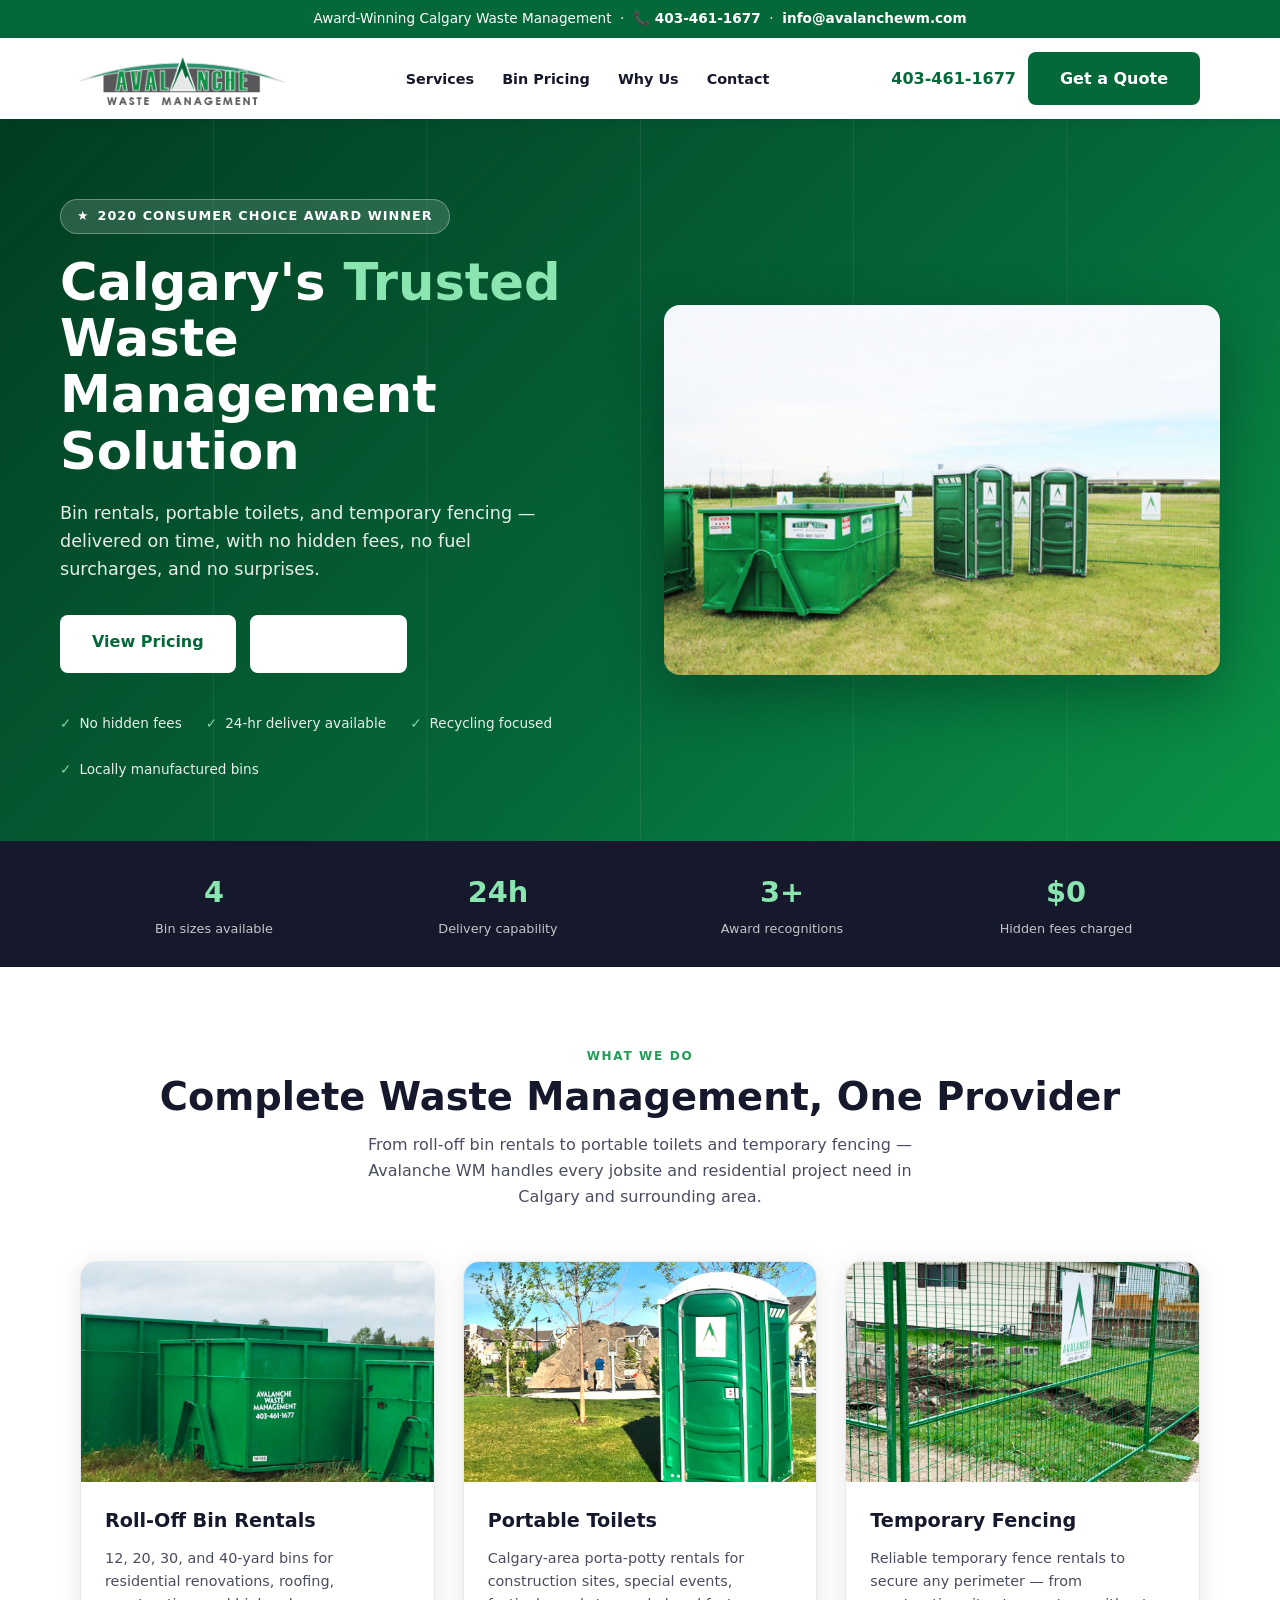
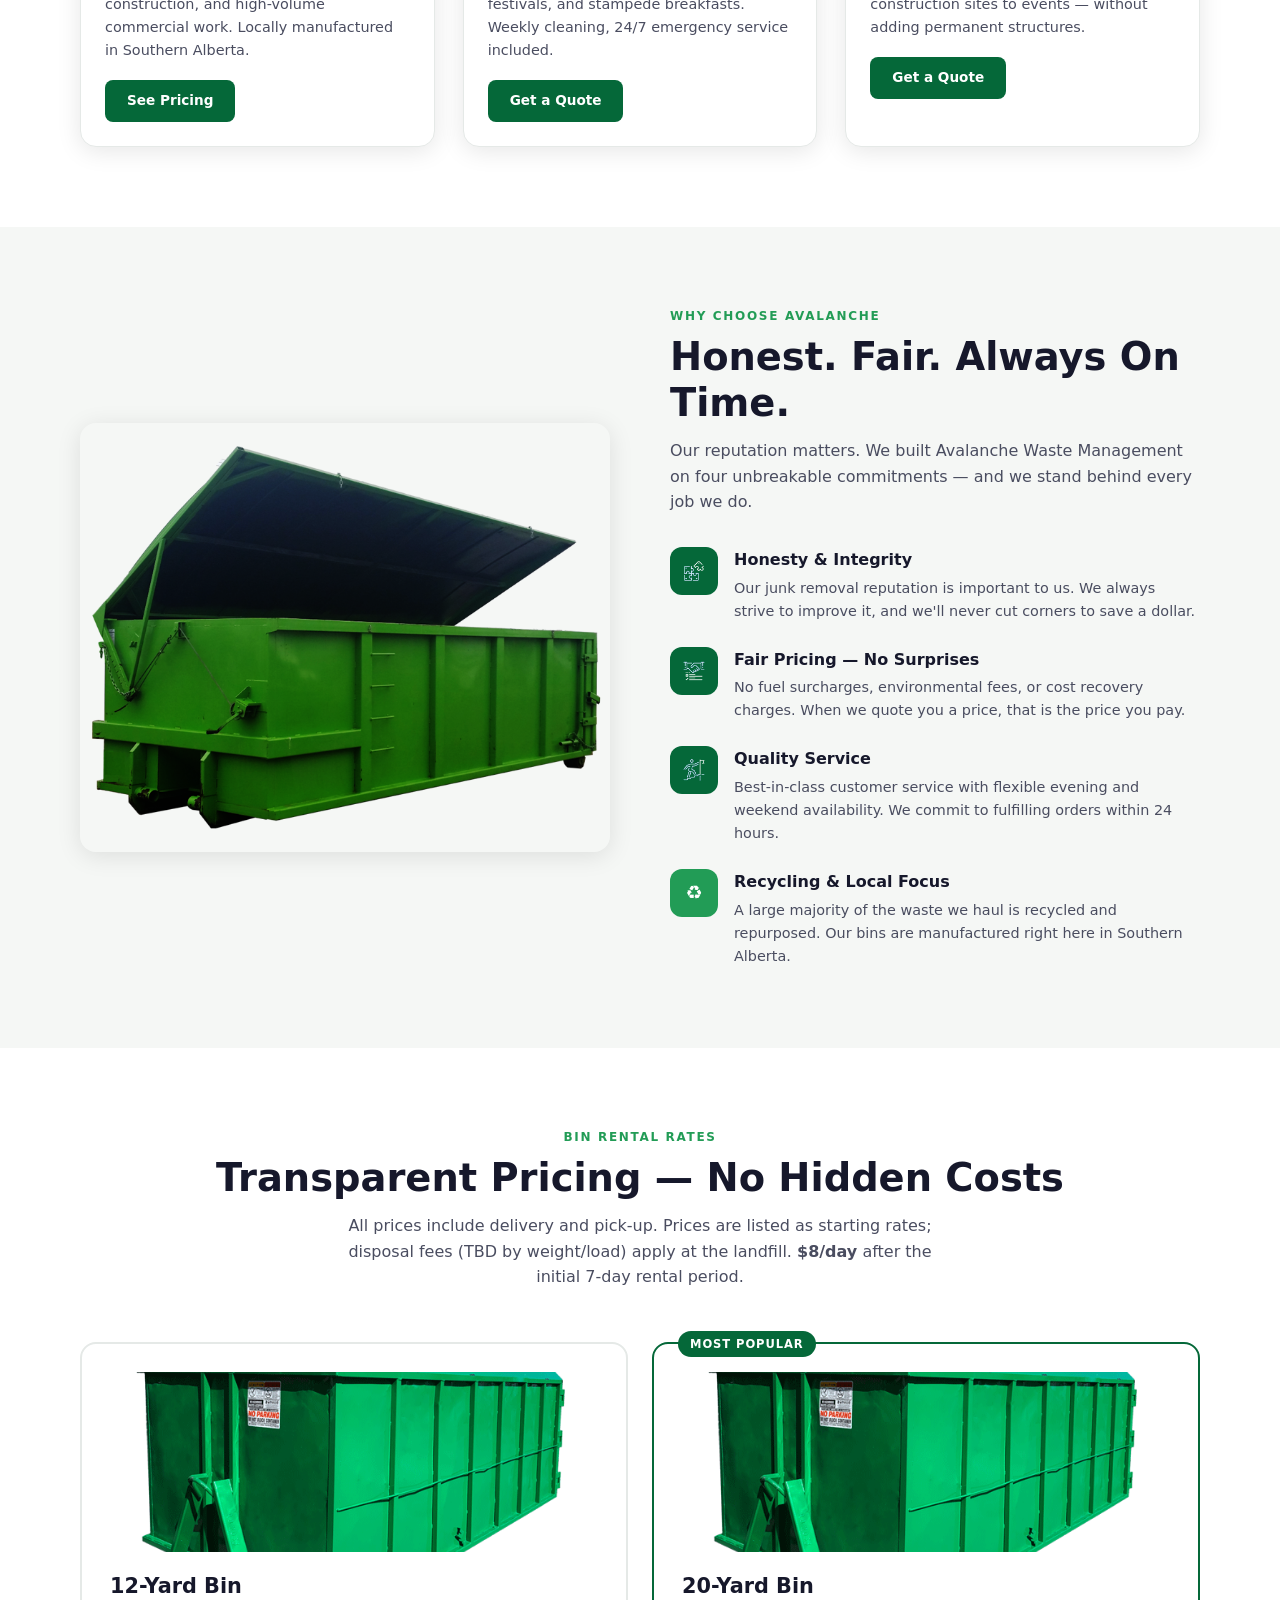
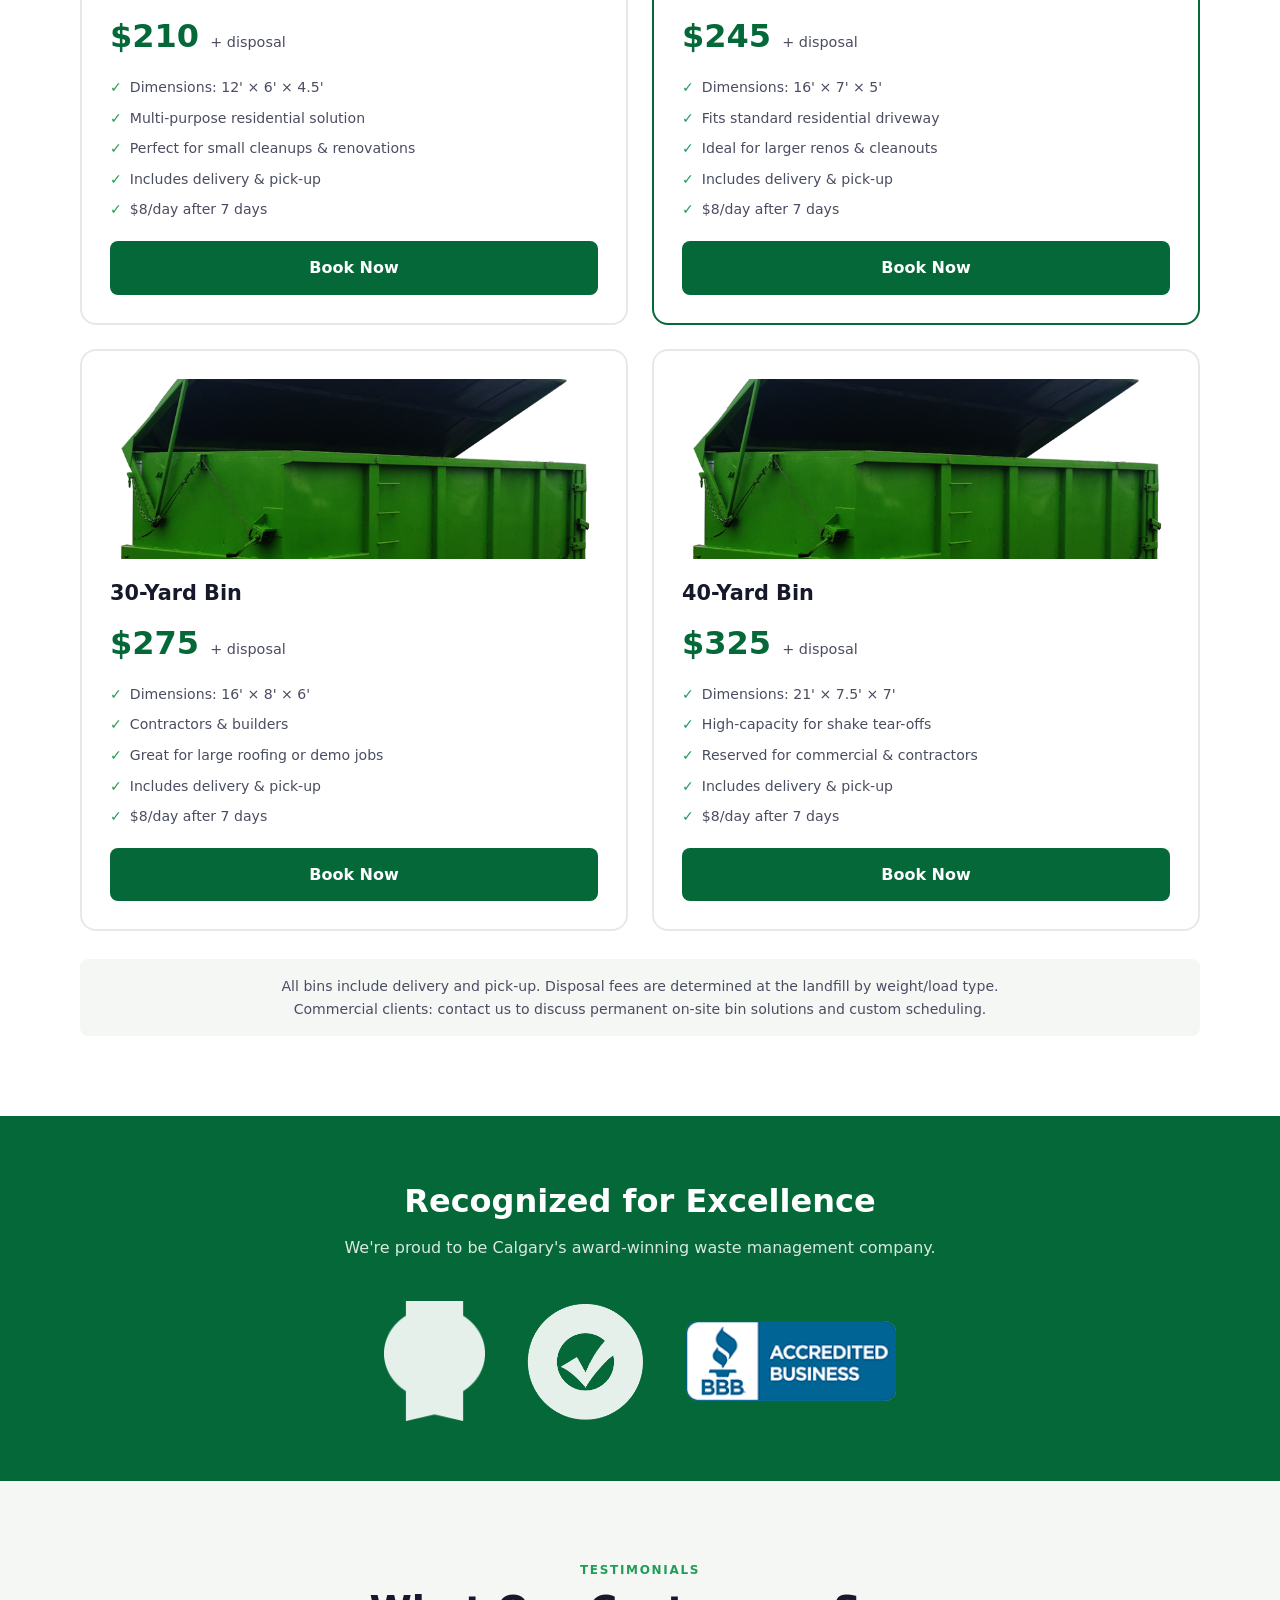
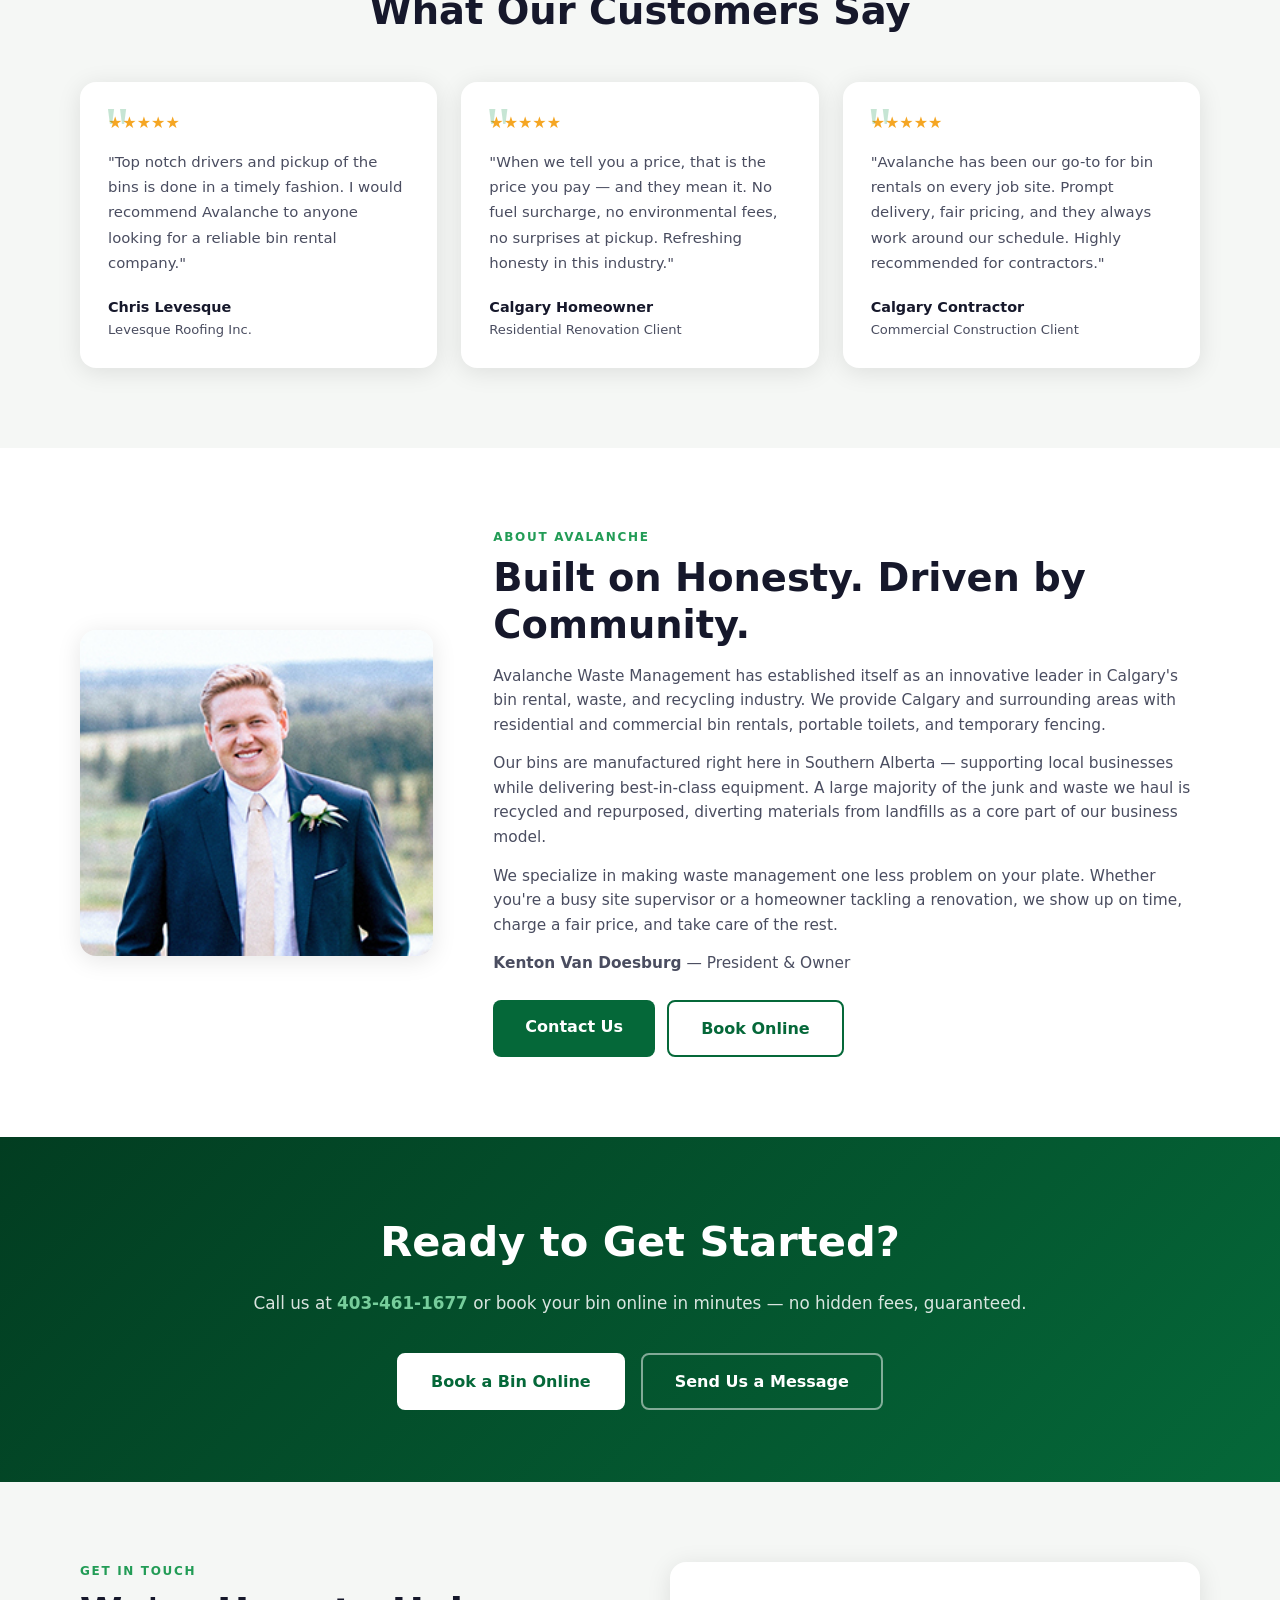
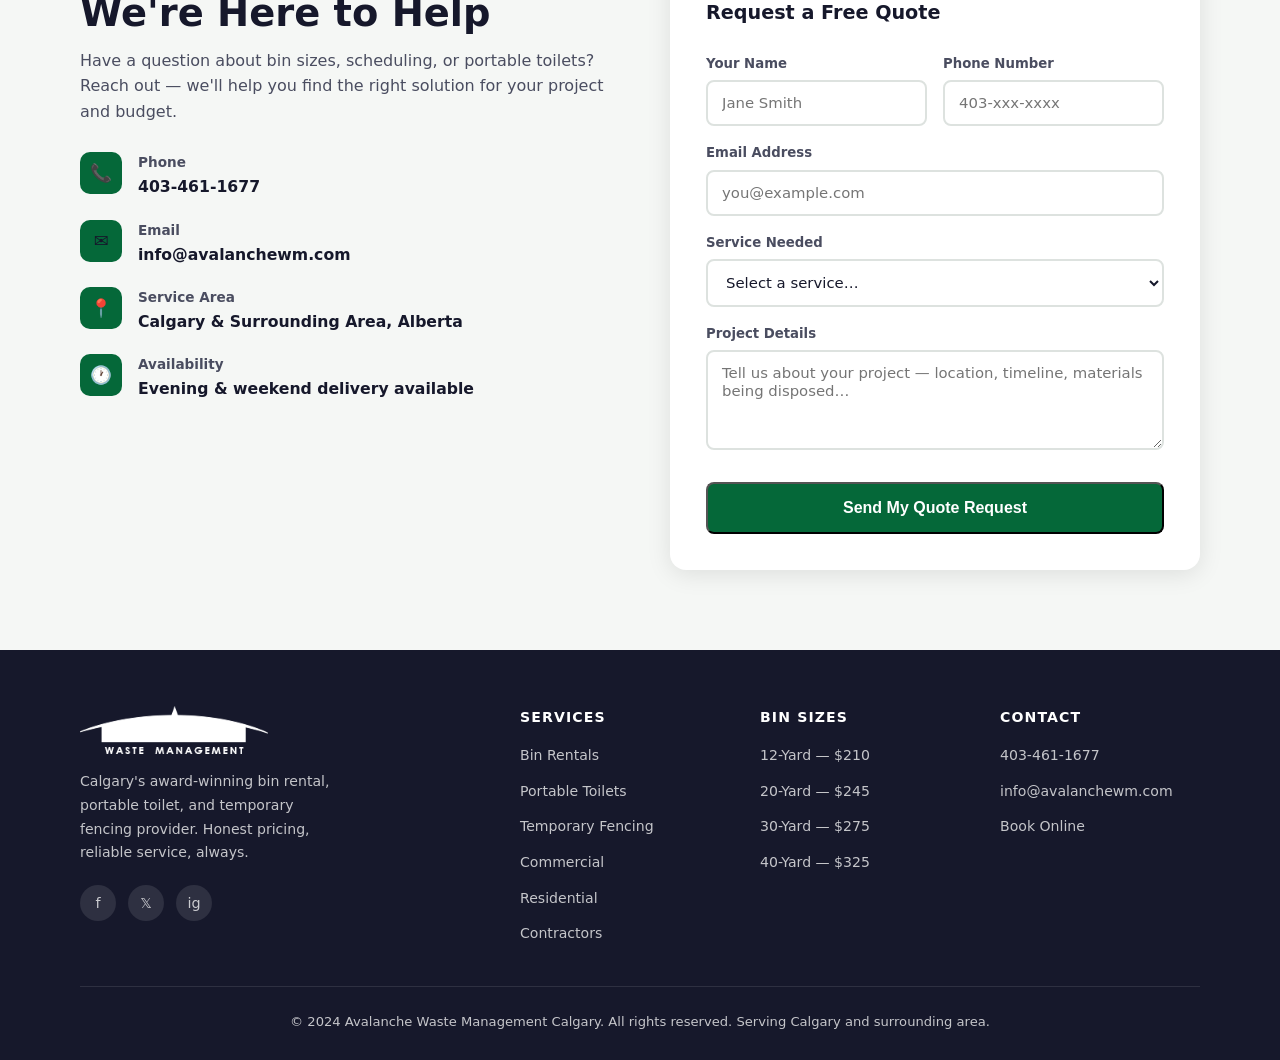
==== index.html @ 541c37e4 "Add redesigned Avalanche WM site with all scraped assets Modern, mobile-first, conversion-optimized " ====
<!DOCTYPE html>
<html lang="en">
<head>
  <meta charset="UTF-8" />
  <meta name="viewport" content="width=device-width, initial-scale=1.0" />
  <title>Avalanche Waste Management Calgary | Bin Rentals, Portable Toilets & More</title>
  <meta name="description" content="Calgary's trusted bin rental, portable toilet, and temporary fencing provider. No hidden fees. Award-winning service. Call 403-461-1677 or book online." />

  <!-- Favicon -->
  <link rel="icon" type="image/png" href="assets/logo.png" />

  <!-- Social / OG -->
  <meta property="og:type" content="website" />
  <meta property="og:url" content="https://jarvis-vobiuslabs.github.io/avalanchewm-redesign/" />
  <meta property="og:title" content="Avalanche Waste Management Calgary" />
  <meta property="og:description" content="Calgary's award-winning bin rental, portable toilet, and temporary fencing provider. No hidden fees. Call 403-461-1677." />
  <meta property="og:image" content="assets/service-bins.jpg" />
  <meta name="twitter:card" content="summary_large_image" />

  <style>
    /* ─── Reset & Base ─────────────────────────────────── */
    *, *::before, *::after { box-sizing: border-box; margin: 0; padding: 0; }
    :root {
      --green:   #056839;
      --green2:  #229c56;
      --dark:    #16182b;
      --gray:    #4a4d60;
      --light:   #f5f7f5;
      --white:   #ffffff;
      --radius:  8px;
      --shadow:  0 4px 24px rgba(0,0,0,.10);
      --trans:   .2s ease;
    }
    html { scroll-behavior: smooth; }
    body {
      font-family: 'Segoe UI', system-ui, -apple-system, sans-serif;
      color: var(--dark);
      background: var(--white);
      line-height: 1.6;
    }
    img { max-width: 100%; display: block; }
    a { color: inherit; text-decoration: none; }
    .container { max-width: 1160px; margin: 0 auto; padding: 0 20px; }
    .btn {
      display: inline-block;
      padding: 14px 32px;
      border-radius: var(--radius);
      font-weight: 700;
      font-size: 1rem;
      transition: opacity var(--trans), transform var(--trans);
      cursor: pointer;
    }
    .btn:hover { opacity: .88; transform: translateY(-1px); }
    .btn-primary { background: var(--green); color: var(--white); }
    .btn-secondary { background: var(--white); color: var(--green); border: 2px solid var(--green); }
    .btn-white { background: var(--white); color: var(--green); }
    .section-label {
      font-size: .75rem;
      font-weight: 700;
      letter-spacing: .14em;
      text-transform: uppercase;
      color: var(--green2);
      margin-bottom: 8px;
    }
    h2.section-title {
      font-size: clamp(1.6rem, 4vw, 2.4rem);
      font-weight: 800;
      line-height: 1.2;
      color: var(--dark);
    }
    .section-desc {
      color: var(--gray);
      max-width: 600px;
      margin-top: 12px;
    }

    /* ─── Nav ──────────────────────────────────────────── */
    .topbar {
      background: var(--green);
      color: var(--white);
      font-size: .85rem;
      padding: 8px 0;
      text-align: center;
    }
    .topbar a { color: var(--white); font-weight: 600; }
    nav {
      background: var(--white);
      box-shadow: 0 2px 12px rgba(0,0,0,.08);
      position: sticky;
      top: 0;
      z-index: 100;
    }
    .nav-inner {
      display: flex;
      align-items: center;
      justify-content: space-between;
      padding: 14px 20px;
      max-width: 1160px;
      margin: 0 auto;
    }
    .nav-logo img { height: 52px; width: auto; }
    .nav-links {
      display: flex;
      gap: 28px;
      list-style: none;
    }
    .nav-links a {
      font-size: .9rem;
      font-weight: 600;
      color: var(--dark);
      transition: color var(--trans);
    }
    .nav-links a:hover { color: var(--green); }
    .nav-cta { display: flex; gap: 12px; align-items: center; }
    .nav-phone { font-weight: 700; color: var(--green); font-size: 1rem; }
    /* mobile nav */
    .hamburger { display: none; flex-direction: column; gap: 5px; cursor: pointer; background: none; border: none; padding: 4px; }
    .hamburger span { width: 24px; height: 2px; background: var(--dark); display: block; transition: var(--trans); }
    #nav-toggle { display: none; }
    @media (max-width: 860px) {
      .nav-links, .nav-cta .btn { display: none; }
      .hamburger { display: flex; }
      #nav-toggle:checked ~ .nav-links {
        display: flex;
        flex-direction: column;
        position: absolute;
        top: 80px;
        left: 0;
        right: 0;
        background: var(--white);
        padding: 20px;
        box-shadow: 0 8px 24px rgba(0,0,0,.1);
        gap: 16px;
      }
    }

    /* ─── Hero ─────────────────────────────────────────── */
    .hero {
      background: linear-gradient(135deg, #023d21 0%, #056839 60%, #0a9448 100%);
      color: var(--white);
      padding: 80px 20px 60px;
      position: relative;
      overflow: hidden;
    }
    .hero::before {
      content: '';
      position: absolute;
      inset: 0;
      background: url('assets/hero-bg.png') center/cover no-repeat;
      opacity: .12;
    }
    .hero-inner {
      max-width: 1160px;
      margin: 0 auto;
      position: relative;
      z-index: 1;
      display: grid;
      grid-template-columns: 1fr 1fr;
      gap: 48px;
      align-items: center;
    }
    .hero-badge {
      display: inline-flex;
      align-items: center;
      gap: 8px;
      background: rgba(255,255,255,.15);
      border: 1px solid rgba(255,255,255,.3);
      border-radius: 100px;
      padding: 6px 16px;
      font-size: .8rem;
      font-weight: 600;
      letter-spacing: .08em;
      text-transform: uppercase;
      margin-bottom: 20px;
    }
    .hero h1 {
      font-size: clamp(2rem, 5vw, 3.2rem);
      font-weight: 900;
      line-height: 1.1;
      margin-bottom: 20px;
    }
    .hero h1 span { color: #8be5b0; }
    .hero p {
      font-size: 1.1rem;
      opacity: .9;
      margin-bottom: 32px;
      max-width: 480px;
    }
    .hero-btns { display: flex; gap: 14px; flex-wrap: wrap; }
    .hero-img-wrap {
      position: relative;
    }
    .hero-img-wrap img {
      border-radius: 16px;
      box-shadow: 0 20px 60px rgba(0,0,0,.3);
      width: 100%;
      object-fit: cover;
      max-height: 420px;
    }
    .hero-trust {
      display: flex;
      gap: 24px;
      margin-top: 40px;
      flex-wrap: wrap;
    }
    .hero-trust-item { display: flex; align-items: center; gap: 8px; font-size: .85rem; opacity: .9; }
    .hero-trust-item::before { content: '✓'; font-weight: 800; color: #8be5b0; }
    @media (max-width: 768px) {
      .hero-inner { grid-template-columns: 1fr; }
      .hero-img-wrap { display: none; }
    }

    /* ─── Stats bar ─────────────────────────────────────── */
    .stats-bar {
      background: var(--dark);
      color: var(--white);
      padding: 28px 0;
    }
    .stats-grid {
      display: grid;
      grid-template-columns: repeat(4, 1fr);
      gap: 16px;
      text-align: center;
    }
    .stat-num { font-size: 1.8rem; font-weight: 900; color: #8be5b0; }
    .stat-label { font-size: .8rem; opacity: .75; margin-top: 4px; }
    @media (max-width: 640px) {
      .stats-grid { grid-template-columns: repeat(2, 1fr); }
    }

    /* ─── Services ─────────────────────────────────────── */
    .services { padding: 80px 0; background: var(--white); }
    .services-header { text-align: center; margin-bottom: 52px; }
    .services-header .section-desc { margin: 12px auto 0; }
    .services-grid {
      display: grid;
      grid-template-columns: repeat(3, 1fr);
      gap: 28px;
    }
    .service-card {
      background: var(--white);
      border: 1px solid #e5e9e7;
      border-radius: 16px;
      overflow: hidden;
      box-shadow: var(--shadow);
      transition: transform var(--trans), box-shadow var(--trans);
    }
    .service-card:hover { transform: translateY(-4px); box-shadow: 0 12px 40px rgba(0,0,0,.14); }
    .service-card img { width: 100%; height: 220px; object-fit: cover; }
    .service-card-body { padding: 24px; }
    .service-card-body h3 { font-size: 1.2rem; font-weight: 800; margin-bottom: 10px; }
    .service-card-body p { font-size: .9rem; color: var(--gray); margin-bottom: 18px; }
    .service-card-body .btn { font-size: .85rem; padding: 10px 22px; }
    @media (max-width: 800px) {
      .services-grid { grid-template-columns: 1fr; max-width: 480px; margin: 0 auto; }
    }

    /* ─── Why Choose Us ─────────────────────────────────── */
    .why {
      background: var(--light);
      padding: 80px 0;
    }
    .why-inner {
      display: grid;
      grid-template-columns: 1fr 1fr;
      gap: 60px;
      align-items: center;
    }
    .why-img img {
      border-radius: 16px;
      width: 100%;
      object-fit: cover;
      box-shadow: var(--shadow);
    }
    .why-features { display: flex; flex-direction: column; gap: 24px; margin-top: 32px; }
    .why-feature {
      display: flex;
      gap: 16px;
      align-items: flex-start;
    }
    .why-feature-icon {
      width: 48px;
      height: 48px;
      border-radius: 12px;
      background: var(--green);
      display: flex;
      align-items: center;
      justify-content: center;
      flex-shrink: 0;
    }
    .why-feature-icon img { width: 28px; height: 28px; object-fit: contain; filter: brightness(10); }
    .why-feature-text h4 { font-weight: 700; margin-bottom: 4px; }
    .why-feature-text p { font-size: .9rem; color: var(--gray); }
    @media (max-width: 768px) {
      .why-inner { grid-template-columns: 1fr; }
      .why-img { display: none; }
    }

    /* ─── Bin Pricing ───────────────────────────────────── */
    .pricing { padding: 80px 0; background: var(--white); }
    .pricing-header { text-align: center; margin-bottom: 52px; }
    .pricing-header .section-desc { margin: 12px auto 0; }
    .pricing-tabs {
      display: flex;
      gap: 8px;
      justify-content: center;
      margin-bottom: 36px;
      flex-wrap: wrap;
    }
    .tab-btn {
      padding: 10px 24px;
      border-radius: 100px;
      font-size: .9rem;
      font-weight: 600;
      border: 2px solid var(--green);
      background: transparent;
      color: var(--green);
      cursor: pointer;
      transition: background var(--trans), color var(--trans);
    }
    .tab-btn.active, .tab-btn:hover { background: var(--green); color: var(--white); }
    .pricing-grid {
      display: grid;
      grid-template-columns: repeat(2, 1fr);
      gap: 24px;
    }
    .pricing-card {
      border: 2px solid #e5e9e7;
      border-radius: 16px;
      padding: 28px;
      position: relative;
      transition: border-color var(--trans), box-shadow var(--trans);
    }
    .pricing-card:hover { border-color: var(--green2); box-shadow: var(--shadow); }
    .pricing-card.featured { border-color: var(--green); }
    .pricing-badge {
      position: absolute;
      top: -13px;
      left: 24px;
      background: var(--green);
      color: var(--white);
      font-size: .72rem;
      font-weight: 700;
      letter-spacing: .08em;
      text-transform: uppercase;
      padding: 4px 12px;
      border-radius: 100px;
    }
    .pricing-card img { width: 100%; height: 180px; object-fit: cover; border-radius: 10px; margin-bottom: 18px; }
    .pricing-card h3 { font-size: 1.3rem; font-weight: 800; }
    .pricing-card .price { font-size: 2rem; font-weight: 900; color: var(--green); margin: 8px 0; }
    .pricing-card .price small { font-size: .9rem; color: var(--gray); font-weight: 400; }
    .pricing-specs { list-style: none; margin: 14px 0 20px; display: flex; flex-direction: column; gap: 8px; }
    .pricing-specs li { font-size: .88rem; color: var(--gray); display: flex; gap: 8px; align-items: flex-start; }
    .pricing-specs li::before { content: '✓'; color: var(--green2); font-weight: 800; flex-shrink: 0; }
    .pricing-card .btn { width: 100%; text-align: center; }
    @media (max-width: 680px) {
      .pricing-grid { grid-template-columns: 1fr; }
    }
    .pricing-note {
      text-align: center;
      margin-top: 28px;
      font-size: .88rem;
      color: var(--gray);
      background: var(--light);
      padding: 16px 20px;
      border-radius: var(--radius);
    }

    /* ─── Awards ────────────────────────────────────────── */
    .awards { background: var(--green); color: var(--white); padding: 60px 0; text-align: center; }
    .awards h2 { font-size: clamp(1.4rem, 3.5vw, 2rem); font-weight: 800; margin-bottom: 8px; }
    .awards p { opacity: .85; margin-bottom: 40px; }
    .awards-grid {
      display: flex;
      justify-content: center;
      align-items: center;
      gap: 40px;
      flex-wrap: wrap;
    }
    .award-item img {
      height: 120px;
      width: auto;
      object-fit: contain;
      filter: brightness(0) invert(1);
      opacity: .9;
      transition: opacity var(--trans), transform var(--trans);
    }
    .award-item img:hover { opacity: 1; transform: scale(1.04); }
    .award-bbb img { filter: none; opacity: 1; height: 80px; }

    /* ─── Testimonials ──────────────────────────────────── */
    .testimonials { padding: 80px 0; background: var(--light); }
    .testimonials-header { text-align: center; margin-bottom: 48px; }
    .testimonials-grid {
      display: grid;
      grid-template-columns: repeat(3, 1fr);
      gap: 24px;
    }
    .testimonial-card {
      background: var(--white);
      border-radius: 16px;
      padding: 28px;
      box-shadow: var(--shadow);
      position: relative;
    }
    .testimonial-card::before {
      content: '"';
      position: absolute;
      top: 16px;
      left: 24px;
      font-size: 4rem;
      color: var(--green2);
      opacity: .25;
      font-family: Georgia, serif;
      line-height: 1;
    }
    .testimonial-stars { color: #f5a623; font-size: 1rem; margin-bottom: 14px; }
    .testimonial-text { font-size: .93rem; color: var(--gray); line-height: 1.7; margin-bottom: 20px; }
    .testimonial-author { font-weight: 700; font-size: .9rem; }
    .testimonial-company { font-size: .82rem; color: var(--gray); }
    @media (max-width: 800px) {
      .testimonials-grid { grid-template-columns: 1fr; max-width: 480px; margin: 0 auto; }
    }

    /* ─── About / Owner ─────────────────────────────────── */
    .about { padding: 80px 0; background: var(--white); }
    .about-inner {
      display: grid;
      grid-template-columns: 1fr 2fr;
      gap: 60px;
      align-items: center;
    }
    .about-photo img {
      border-radius: 16px;
      width: 100%;
      object-fit: cover;
      box-shadow: var(--shadow);
      max-height: 380px;
    }
    .about-content .section-label { display: block; }
    .about-content h2 { margin-bottom: 16px; }
    .about-content p { color: var(--gray); margin-bottom: 14px; font-size: .96rem; }
    @media (max-width: 720px) {
      .about-inner { grid-template-columns: 1fr; }
    }

    /* ─── CTA Banner ────────────────────────────────────── */
    .cta-banner {
      background: linear-gradient(135deg, #023d21 0%, #056839 100%);
      color: var(--white);
      padding: 72px 20px;
      text-align: center;
    }
    .cta-banner h2 {
      font-size: clamp(1.6rem, 4vw, 2.6rem);
      font-weight: 900;
      margin-bottom: 14px;
    }
    .cta-banner p { opacity: .85; margin-bottom: 36px; font-size: 1.05rem; }
    .cta-buttons { display: flex; gap: 16px; justify-content: center; flex-wrap: wrap; }
    .cta-banner .btn-white { border: 2px solid var(--white); }

    /* ─── Contact ───────────────────────────────────────── */
    .contact { padding: 80px 0; background: var(--light); }
    .contact-inner {
      display: grid;
      grid-template-columns: 1fr 1fr;
      gap: 60px;
    }
    .contact-info h2 { margin-bottom: 12px; }
    .contact-info p { color: var(--gray); margin-bottom: 28px; }
    .contact-detail {
      display: flex;
      gap: 16px;
      align-items: flex-start;
      margin-bottom: 20px;
    }
    .contact-icon {
      width: 42px;
      height: 42px;
      border-radius: 10px;
      background: var(--green);
      display: flex;
      align-items: center;
      justify-content: center;
      flex-shrink: 0;
      font-size: 1.1rem;
    }
    .contact-detail-text strong { display: block; font-size: .85rem; color: var(--gray); font-weight: 600; }
    .contact-detail-text a, .contact-detail-text span { font-weight: 700; font-size: .98rem; color: var(--dark); }
    .contact-detail-text a:hover { color: var(--green); }
    .contact-form {
      background: var(--white);
      border-radius: 16px;
      padding: 36px;
      box-shadow: var(--shadow);
    }
    .contact-form h3 { font-size: 1.2rem; font-weight: 800; margin-bottom: 24px; }
    .form-row { display: grid; grid-template-columns: 1fr 1fr; gap: 16px; }
    .form-group { margin-bottom: 16px; }
    .form-group label { display: block; font-size: .83rem; font-weight: 600; margin-bottom: 6px; color: var(--gray); }
    .form-group input, .form-group select, .form-group textarea {
      width: 100%;
      padding: 12px 14px;
      border: 2px solid #dde2df;
      border-radius: var(--radius);
      font-size: .93rem;
      font-family: inherit;
      transition: border-color var(--trans);
      color: var(--dark);
      background: var(--white);
    }
    .form-group input:focus, .form-group select:focus, .form-group textarea:focus {
      outline: none;
      border-color: var(--green2);
    }
    .form-group textarea { resize: vertical; min-height: 100px; }
    .form-submit { width: 100%; margin-top: 8px; padding: 15px; font-size: 1rem; }
    @media (max-width: 768px) {
      .contact-inner { grid-template-columns: 1fr; }
      .form-row { grid-template-columns: 1fr; }
    }

    /* ─── Footer ────────────────────────────────────────── */
    footer {
      background: var(--dark);
      color: rgba(255,255,255,.75);
      padding: 56px 0 28px;
    }
    .footer-inner {
      display: grid;
      grid-template-columns: 2fr 1fr 1fr 1fr;
      gap: 40px;
      margin-bottom: 40px;
    }
    .footer-brand img { height: 48px; width: auto; margin-bottom: 16px; filter: brightness(0) invert(1); }
    .footer-brand p { font-size: .88rem; max-width: 260px; line-height: 1.7; }
    .footer-col h4 { color: var(--white); font-size: .88rem; font-weight: 700; margin-bottom: 14px; text-transform: uppercase; letter-spacing: .08em; }
    .footer-col ul { list-style: none; display: flex; flex-direction: column; gap: 10px; }
    .footer-col ul a { font-size: .88rem; transition: color var(--trans); }
    .footer-col ul a:hover { color: var(--white); }
    .footer-social { display: flex; gap: 12px; margin-top: 20px; }
    .footer-social a {
      width: 36px;
      height: 36px;
      border-radius: 50%;
      background: rgba(255,255,255,.1);
      display: flex;
      align-items: center;
      justify-content: center;
      font-size: .9rem;
      transition: background var(--trans);
    }
    .footer-social a:hover { background: var(--green2); color: var(--white); }
    .footer-bottom {
      border-top: 1px solid rgba(255,255,255,.1);
      padding-top: 24px;
      text-align: center;
      font-size: .82rem;
    }
    @media (max-width: 860px) {
      .footer-inner { grid-template-columns: 1fr 1fr; }
    }
    @media (max-width: 520px) {
      .footer-inner { grid-template-columns: 1fr; }
    }
  </style>
</head>
<body>

  <!-- ── Top Bar ──────────────────────────────────────── -->
  <div class="topbar">
    <span>Award-Winning Calgary Waste Management &nbsp;·&nbsp; </span>
    <a href="tel:4034611677">📞 403-461-1677</a>
    &nbsp;·&nbsp;
    <a href="mailto:info@avalanchewm.com">info@avalanchewm.com</a>
  </div>

  <!-- ── Navigation ───────────────────────────────────── -->
  <nav>
    <div class="nav-inner">
      <a class="nav-logo" href="#">
        <img src="assets/logo.png" alt="Avalanche Waste Management" />
      </a>
      <input type="checkbox" id="nav-toggle" />
      <label class="hamburger" for="nav-toggle">
        <span></span><span></span><span></span>
      </label>
      <ul class="nav-links">
        <li><a href="#services">Services</a></li>
        <li><a href="#pricing">Bin Pricing</a></li>
        <li><a href="#why">Why Us</a></li>
        <li><a href="#contact">Contact</a></li>
      </ul>
      <div class="nav-cta">
        <a class="nav-phone" href="tel:4034611677">403-461-1677</a>
        <a class="btn btn-primary" href="#contact">Get a Quote</a>
      </div>
    </div>
  </nav>

  <!-- ── Hero ─────────────────────────────────────────── -->
  <section class="hero">
    <div class="hero-inner">
      <div>
        <div class="hero-badge">
          <span>★</span> 2020 Consumer Choice Award Winner
        </div>
        <h1>Calgary's <span>Trusted</span> Waste Management Solution</h1>
        <p>Bin rentals, portable toilets, and temporary fencing — delivered on time, with no hidden fees, no fuel surcharges, and no surprises.</p>
        <div class="hero-btns">
          <a class="btn btn-white" href="#pricing">View Pricing</a>
          <a class="btn btn-secondary" style="border-color:rgba(255,255,255,.6);color:#fff;" href="https://avalanchewm.com/booking/" target="_blank" rel="noopener">Book Now</a>
        </div>
        <div class="hero-trust">
          <div class="hero-trust-item">No hidden fees</div>
          <div class="hero-trust-item">24-hr delivery available</div>
          <div class="hero-trust-item">Recycling focused</div>
          <div class="hero-trust-item">Locally manufactured bins</div>
        </div>
      </div>
      <div class="hero-img-wrap">
        <img src="assets/bin-spotty.jpg" alt="Avalanche Waste Management bin on site" loading="eager" />
      </div>
    </div>
  </section>

  <!-- ── Stats Bar ─────────────────────────────────────── -->
  <div class="stats-bar">
    <div class="container">
      <div class="stats-grid">
        <div>
          <div class="stat-num">4</div>
          <div class="stat-label">Bin sizes available</div>
        </div>
        <div>
          <div class="stat-num">24h</div>
          <div class="stat-label">Delivery capability</div>
        </div>
        <div>
          <div class="stat-num">3+</div>
          <div class="stat-label">Award recognitions</div>
        </div>
        <div>
          <div class="stat-num">$0</div>
          <div class="stat-label">Hidden fees charged</div>
        </div>
      </div>
    </div>
  </div>

  <!-- ── Services ─────────────────────────────────────── -->
  <section id="services" class="services">
    <div class="container">
      <div class="services-header">
        <div class="section-label">What We Do</div>
        <h2 class="section-title">Complete Waste Management, One Provider</h2>
        <p class="section-desc">From roll-off bin rentals to portable toilets and temporary fencing — Avalanche WM handles every jobsite and residential project need in Calgary and surrounding area.</p>
      </div>
      <div class="services-grid">
        <div class="service-card">
          <img src="assets/service-bins.jpg" alt="Roll-off bin rentals Calgary" loading="lazy" />
          <div class="service-card-body">
            <h3>Roll-Off Bin Rentals</h3>
            <p>12, 20, 30, and 40-yard bins for residential renovations, roofing, construction, and high-volume commercial work. Locally manufactured in Southern Alberta.</p>
            <a class="btn btn-primary" href="#pricing">See Pricing</a>
          </div>
        </div>
        <div class="service-card">
          <img src="assets/service-toilets.jpg" alt="Portable toilet rentals Calgary" loading="lazy" />
          <div class="service-card-body">
            <h3>Portable Toilets</h3>
            <p>Calgary-area porta-potty rentals for construction sites, special events, festivals, and stampede breakfasts. Weekly cleaning, 24/7 emergency service included.</p>
            <a class="btn btn-primary" href="#contact">Get a Quote</a>
          </div>
        </div>
        <div class="service-card">
          <img src="assets/service-fence.jpg" alt="Temporary fencing Calgary" loading="lazy" />
          <div class="service-card-body">
            <h3>Temporary Fencing</h3>
            <p>Reliable temporary fence rentals to secure any perimeter — from construction sites to events — without adding permanent structures.</p>
            <a class="btn btn-primary" href="#contact">Get a Quote</a>
          </div>
        </div>
      </div>
    </div>
  </section>

  <!-- ── Why Choose Us ─────────────────────────────────── -->
  <section id="why" class="why">
    <div class="container">
      <div class="why-inner">
        <div class="why-img">
          <img src="assets/bin-commercial.png" alt="Avalanche WM commercial bin" loading="lazy" />
        </div>
        <div>
          <div class="section-label">Why Choose Avalanche</div>
          <h2 class="section-title">Honest. Fair. Always On Time.</h2>
          <p class="section-desc" style="color:var(--gray)">Our reputation matters. We built Avalanche Waste Management on four unbreakable commitments — and we stand behind every job we do.</p>
          <div class="why-features">
            <div class="why-feature">
              <div class="why-feature-icon">
                <img src="assets/icon-honesty.png" alt="" />
              </div>
              <div class="why-feature-text">
                <h4>Honesty &amp; Integrity</h4>
                <p>Our junk removal reputation is important to us. We always strive to improve it, and we'll never cut corners to save a dollar.</p>
              </div>
            </div>
            <div class="why-feature">
              <div class="why-feature-icon">
                <img src="assets/icon-fair-pricing.png" alt="" />
              </div>
              <div class="why-feature-text">
                <h4>Fair Pricing — No Surprises</h4>
                <p>No fuel surcharges, environmental fees, or cost recovery charges. When we quote you a price, that is the price you pay.</p>
              </div>
            </div>
            <div class="why-feature">
              <div class="why-feature-icon">
                <img src="assets/icon-quality.png" alt="" />
              </div>
              <div class="why-feature-text">
                <h4>Quality Service</h4>
                <p>Best-in-class customer service with flexible evening and weekend availability. We commit to fulfilling orders within 24 hours.</p>
              </div>
            </div>
            <div class="why-feature">
              <div class="why-feature-icon" style="background:var(--green2);">
                <span style="color:#fff;font-size:1.2rem;">♻</span>
              </div>
              <div class="why-feature-text">
                <h4>Recycling &amp; Local Focus</h4>
                <p>A large majority of the waste we haul is recycled and repurposed. Our bins are manufactured right here in Southern Alberta.</p>
              </div>
            </div>
          </div>
        </div>
      </div>
    </div>
  </section>

  <!-- ── Pricing ───────────────────────────────────────── -->
  <section id="pricing" class="pricing">
    <div class="container">
      <div class="pricing-header">
        <div class="section-label">Bin Rental Rates</div>
        <h2 class="section-title">Transparent Pricing — No Hidden Costs</h2>
        <p class="section-desc">All prices include delivery and pick-up. Prices are listed as starting rates; disposal fees (TBD by weight/load) apply at the landfill. <strong>$8/day</strong> after the initial 7-day rental period.</p>
      </div>
      <div class="pricing-grid">

        <!-- 12 Yard -->
        <div class="pricing-card">
          <img src="assets/bin-residential.png" alt="12-yard residential bin" loading="lazy" />
          <h3>12-Yard Bin</h3>
          <div class="price">$210 <small>+ disposal</small></div>
          <ul class="pricing-specs">
            <li>Dimensions: 12' × 6' × 4.5'</li>
            <li>Multi-purpose residential solution</li>
            <li>Perfect for small cleanups &amp; renovations</li>
            <li>Includes delivery &amp; pick-up</li>
            <li>$8/day after 7 days</li>
          </ul>
          <a class="btn btn-primary" href="https://avalanchewm.com/booking/" target="_blank" rel="noopener">Book Now</a>
        </div>

        <!-- 20 Yard -->
        <div class="pricing-card featured">
          <div class="pricing-badge">Most Popular</div>
          <img src="assets/bin-residential.png" alt="20-yard residential bin" loading="lazy" />
          <h3>20-Yard Bin</h3>
          <div class="price">$245 <small>+ disposal</small></div>
          <ul class="pricing-specs">
            <li>Dimensions: 16' × 7' × 5'</li>
            <li>Fits standard residential driveway</li>
            <li>Ideal for larger renos &amp; cleanouts</li>
            <li>Includes delivery &amp; pick-up</li>
            <li>$8/day after 7 days</li>
          </ul>
          <a class="btn btn-primary" href="https://avalanchewm.com/booking/" target="_blank" rel="noopener">Book Now</a>
        </div>

        <!-- 30 Yard -->
        <div class="pricing-card">
          <img src="assets/bin-commercial.png" alt="30-yard commercial bin" loading="lazy" />
          <h3>30-Yard Bin</h3>
          <div class="price">$275 <small>+ disposal</small></div>
          <ul class="pricing-specs">
            <li>Dimensions: 16' × 8' × 6'</li>
            <li>Contractors &amp; builders</li>
            <li>Great for large roofing or demo jobs</li>
            <li>Includes delivery &amp; pick-up</li>
            <li>$8/day after 7 days</li>
          </ul>
          <a class="btn btn-primary" href="https://avalanchewm.com/booking/" target="_blank" rel="noopener">Book Now</a>
        </div>

        <!-- 40 Yard -->
        <div class="pricing-card">
          <img src="assets/bin-commercial.png" alt="40-yard commercial bin" loading="lazy" />
          <h3>40-Yard Bin</h3>
          <div class="price">$325 <small>+ disposal</small></div>
          <ul class="pricing-specs">
            <li>Dimensions: 21' × 7.5' × 7'</li>
            <li>High-capacity for shake tear-offs</li>
            <li>Reserved for commercial &amp; contractors</li>
            <li>Includes delivery &amp; pick-up</li>
            <li>$8/day after 7 days</li>
          </ul>
          <a class="btn btn-primary" href="https://avalanchewm.com/booking/" target="_blank" rel="noopener">Book Now</a>
        </div>

      </div>
      <p class="pricing-note">
        All bins include delivery and pick-up. Disposal fees are determined at the landfill by weight/load type.<br />
        Commercial clients: contact us to discuss permanent on-site bin solutions and custom scheduling.
      </p>
    </div>
  </section>

  <!-- ── Awards ────────────────────────────────────────── -->
  <section class="awards">
    <div class="container">
      <h2>Recognized for Excellence</h2>
      <p>We're proud to be Calgary's award-winning waste management company.</p>
      <div class="awards-grid">
        <div class="award-item">
          <img src="assets/award-consumer-choice.png" alt="2020 Consumer Choice Award — Waste Management" />
        </div>
        <div class="award-item">
          <img src="assets/award-top-choice.png" alt="2018-2019 Top Choice Award — Waste Management Solutions" />
        </div>
        <div class="award-item award-bbb">
          <img src="assets/bbb-logo.png" alt="BBB Accredited Business" />
        </div>
      </div>
    </div>
  </section>

  <!-- ── Testimonials ──────────────────────────────────── -->
  <section class="testimonials">
    <div class="container">
      <div class="testimonials-header">
        <div class="section-label">Testimonials</div>
        <h2 class="section-title">What Our Customers Say</h2>
      </div>
      <div class="testimonials-grid">
        <div class="testimonial-card">
          <div class="testimonial-stars">★★★★★</div>
          <p class="testimonial-text">"Top notch drivers and pickup of the bins is done in a timely fashion. I would recommend Avalanche to anyone looking for a reliable bin rental company."</p>
          <div class="testimonial-author">Chris Levesque</div>
          <div class="testimonial-company">Levesque Roofing Inc.</div>
        </div>
        <div class="testimonial-card">
          <div class="testimonial-stars">★★★★★</div>
          <p class="testimonial-text">"When we tell you a price, that is the price you pay — and they mean it. No fuel surcharge, no environmental fees, no surprises at pickup. Refreshing honesty in this industry."</p>
          <div class="testimonial-author">Calgary Homeowner</div>
          <div class="testimonial-company">Residential Renovation Client</div>
        </div>
        <div class="testimonial-card">
          <div class="testimonial-stars">★★★★★</div>
          <p class="testimonial-text">"Avalanche has been our go-to for bin rentals on every job site. Prompt delivery, fair pricing, and they always work around our schedule. Highly recommended for contractors."</p>
          <div class="testimonial-author">Calgary Contractor</div>
          <div class="testimonial-company">Commercial Construction Client</div>
        </div>
      </div>
    </div>
  </section>

  <!-- ── About ─────────────────────────────────────────── -->
  <section class="about">
    <div class="container">
      <div class="about-inner">
        <div class="about-photo">
          <img src="assets/kent.jpg" alt="Kenton Van Doesburg — President, Avalanche Waste Management" loading="lazy" />
        </div>
        <div class="about-content">
          <span class="section-label">About Avalanche</span>
          <h2 class="section-title">Built on Honesty. Driven by Community.</h2>
          <p>Avalanche Waste Management has established itself as an innovative leader in Calgary's bin rental, waste, and recycling industry. We provide Calgary and surrounding areas with residential and commercial bin rentals, portable toilets, and temporary fencing.</p>
          <p>Our bins are manufactured right here in Southern Alberta — supporting local businesses while delivering best-in-class equipment. A large majority of the junk and waste we haul is recycled and repurposed, diverting materials from landfills as a core part of our business model.</p>
          <p>We specialize in making waste management one less problem on your plate. Whether you're a busy site supervisor or a homeowner tackling a renovation, we show up on time, charge a fair price, and take care of the rest.</p>
          <p><strong>Kenton Van Doesburg</strong> — President &amp; Owner</p>
          <div style="margin-top:24px;display:flex;gap:12px;flex-wrap:wrap;">
            <a class="btn btn-primary" href="#contact">Contact Us</a>
            <a class="btn btn-secondary" href="https://avalanchewm.com/booking/" target="_blank" rel="noopener">Book Online</a>
          </div>
        </div>
      </div>
    </div>
  </section>

  <!-- ── CTA Banner ────────────────────────────────────── -->
  <section class="cta-banner">
    <h2>Ready to Get Started?</h2>
    <p>Call us at <a href="tel:4034611677" style="color:#8be5b0;font-weight:700;">403-461-1677</a> or book your bin online in minutes — no hidden fees, guaranteed.</p>
    <div class="cta-buttons">
      <a class="btn btn-white" href="https://avalanchewm.com/booking/" target="_blank" rel="noopener">Book a Bin Online</a>
      <a class="btn" style="background:transparent;color:#fff;border:2px solid rgba(255,255,255,.5);" href="#contact">Send Us a Message</a>
    </div>
  </section>

  <!-- ── Contact ───────────────────────────────────────── -->
  <section id="contact" class="contact">
    <div class="container">
      <div class="contact-inner">
        <div class="contact-info">
          <div class="section-label">Get In Touch</div>
          <h2 class="section-title">We're Here to Help</h2>
          <p>Have a question about bin sizes, scheduling, or portable toilets? Reach out — we'll help you find the right solution for your project and budget.</p>
          <div class="contact-detail">
            <div class="contact-icon">📞</div>
            <div class="contact-detail-text">
              <strong>Phone</strong>
              <a href="tel:4034611677">403-461-1677</a>
            </div>
          </div>
          <div class="contact-detail">
            <div class="contact-icon">✉️</div>
            <div class="contact-detail-text">
              <strong>Email</strong>
              <a href="mailto:info@avalanchewm.com">info@avalanchewm.com</a>
            </div>
          </div>
          <div class="contact-detail">
            <div class="contact-icon">📍</div>
            <div class="contact-detail-text">
              <strong>Service Area</strong>
              <span>Calgary &amp; Surrounding Area, Alberta</span>
            </div>
          </div>
          <div class="contact-detail">
            <div class="contact-icon">🕐</div>
            <div class="contact-detail-text">
              <strong>Availability</strong>
              <span>Evening &amp; weekend delivery available</span>
            </div>
          </div>
        </div>
        <div class="contact-form">
          <h3>Request a Free Quote</h3>
          <form action="https://formsubmit.co/info@avalanchewm.com" method="POST">
            <input type="hidden" name="_subject" value="Quote Request from avalanchewm-redesign site" />
            <input type="hidden" name="_captcha" value="false" />
            <div class="form-row">
              <div class="form-group">
                <label for="name">Your Name</label>
                <input type="text" id="name" name="name" required placeholder="Jane Smith" />
              </div>
              <div class="form-group">
                <label for="phone">Phone Number</label>
                <input type="tel" id="phone" name="phone" placeholder="403-xxx-xxxx" />
              </div>
            </div>
            <div class="form-group">
              <label for="email">Email Address</label>
              <input type="email" id="email" name="email" required placeholder="you@example.com" />
            </div>
            <div class="form-group">
              <label for="service">Service Needed</label>
              <select id="service" name="service">
                <option value="">Select a service…</option>
                <option>12-Yard Bin Rental</option>
                <option>20-Yard Bin Rental</option>
                <option>30-Yard Bin Rental</option>
                <option>40-Yard Bin Rental</option>
                <option>Portable Toilet Rental</option>
                <option>Temporary Fencing</option>
                <option>Commercial / Ongoing Service</option>
                <option>Other / Not Sure</option>
              </select>
            </div>
            <div class="form-group">
              <label for="message">Project Details</label>
              <textarea id="message" name="message" placeholder="Tell us about your project — location, timeline, materials being disposed…"></textarea>
            </div>
            <button type="submit" class="btn btn-primary form-submit">Send My Quote Request</button>
          </form>
        </div>
      </div>
    </div>
  </section>

  <!-- ── Footer ────────────────────────────────────────── -->
  <footer>
    <div class="container">
      <div class="footer-inner">
        <div class="footer-brand">
          <img src="assets/logo.png" alt="Avalanche Waste Management" />
          <p>Calgary's award-winning bin rental, portable toilet, and temporary fencing provider. Honest pricing, reliable service, always.</p>
          <div class="footer-social">
            <a href="https://www.facebook.com/Avalanche-Waste-Management-693811640731460" target="_blank" rel="noopener" aria-label="Facebook">f</a>
            <a href="https://twitter.com/avalanche_waste" target="_blank" rel="noopener" aria-label="Twitter">𝕏</a>
            <a href="https://instagram.com/avalanche_waste" target="_blank" rel="noopener" aria-label="Instagram">ig</a>
          </div>
        </div>
        <div class="footer-col">
          <h4>Services</h4>
          <ul>
            <li><a href="#pricing">Bin Rentals</a></li>
            <li><a href="#services">Portable Toilets</a></li>
            <li><a href="#services">Temporary Fencing</a></li>
            <li><a href="https://avalanchewm.com/commercial-services/" target="_blank" rel="noopener">Commercial</a></li>
            <li><a href="https://avalanchewm.com/residential-services/" target="_blank" rel="noopener">Residential</a></li>
            <li><a href="https://avalanchewm.com/contractor/" target="_blank" rel="noopener">Contractors</a></li>
          </ul>
        </div>
        <div class="footer-col">
          <h4>Bin Sizes</h4>
          <ul>
            <li><a href="#pricing">12-Yard — $210</a></li>
            <li><a href="#pricing">20-Yard — $245</a></li>
            <li><a href="#pricing">30-Yard — $275</a></li>
            <li><a href="#pricing">40-Yard — $325</a></li>
          </ul>
        </div>
        <div class="footer-col">
          <h4>Contact</h4>
          <ul>
            <li><a href="tel:4034611677">403-461-1677</a></li>
            <li><a href="mailto:info@avalanchewm.com">info@avalanchewm.com</a></li>
            <li><a href="https://avalanchewm.com/booking/" target="_blank" rel="noopener">Book Online</a></li>
          </ul>
        </div>
      </div>
      <div class="footer-bottom">
        <p>© 2024 Avalanche Waste Management Calgary. All rights reserved. Serving Calgary and surrounding area.</p>
      </div>
    </div>
  </footer>

</body>
</html>
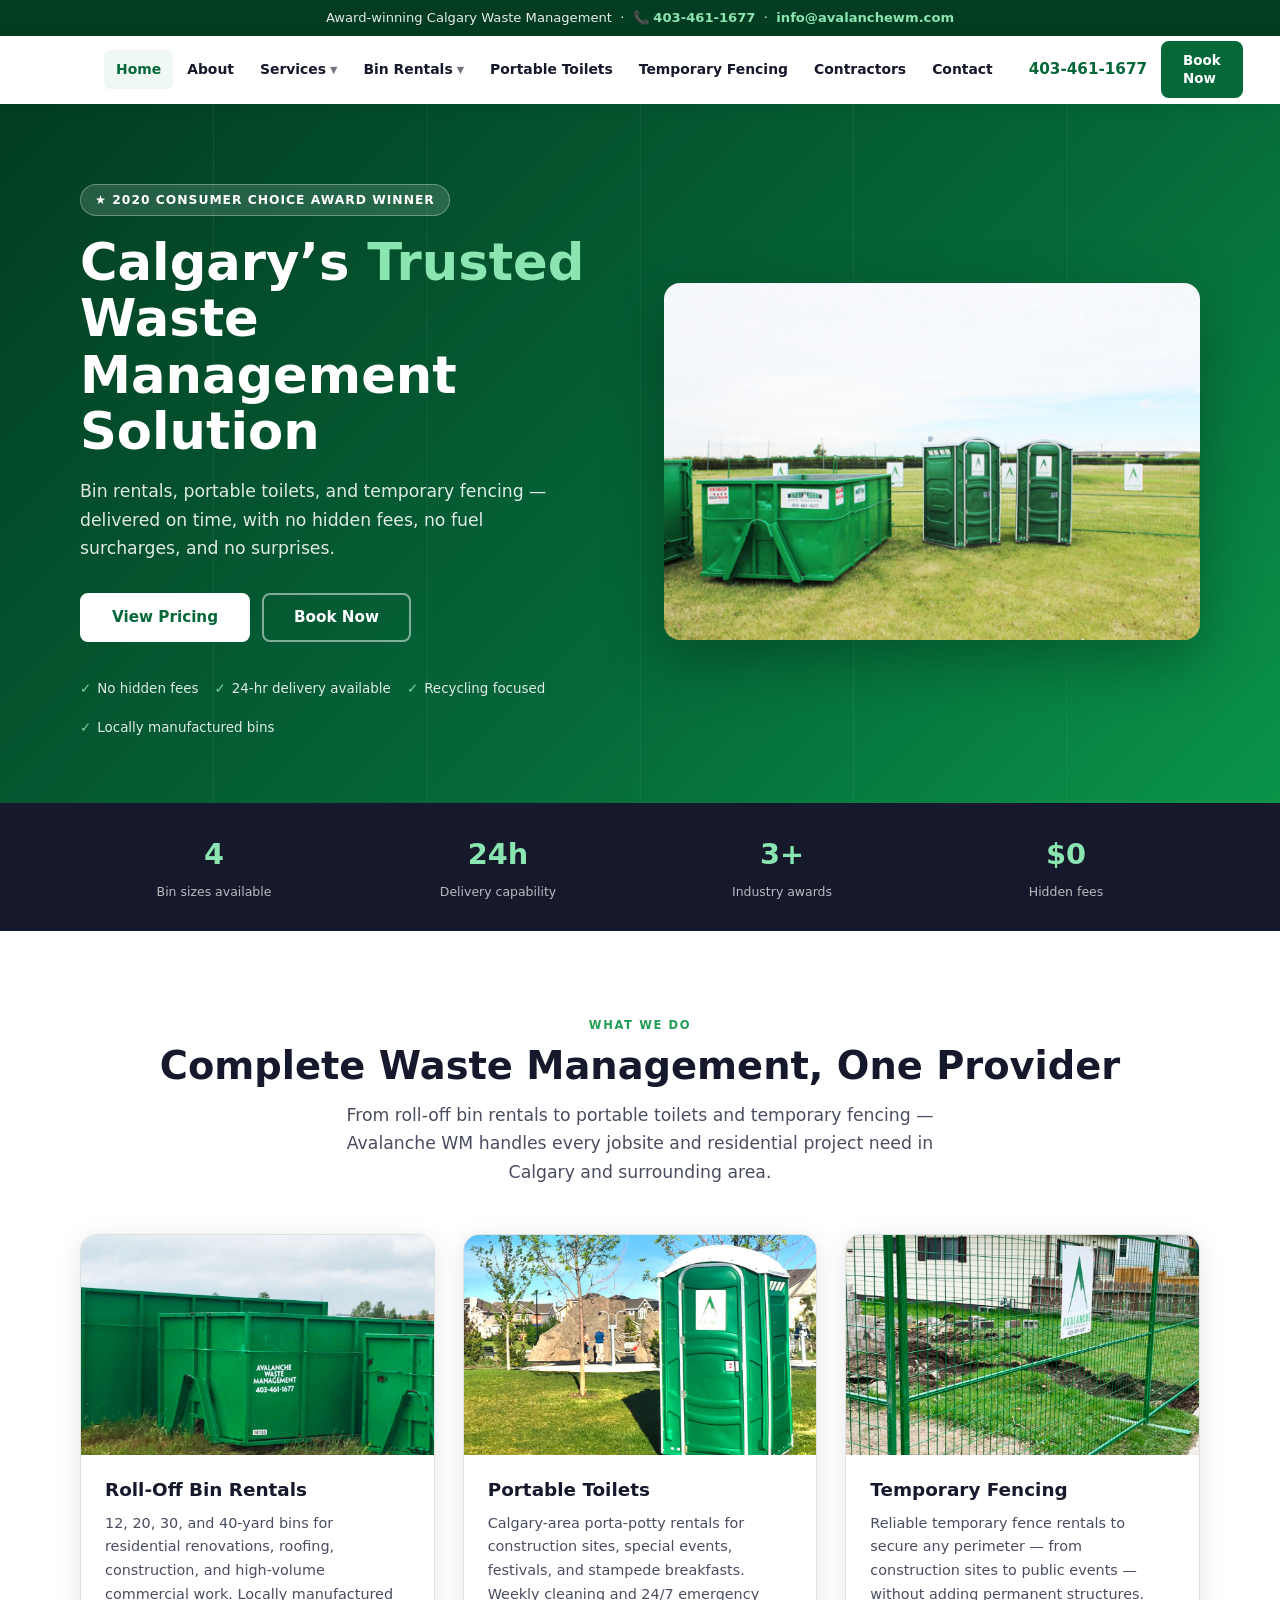
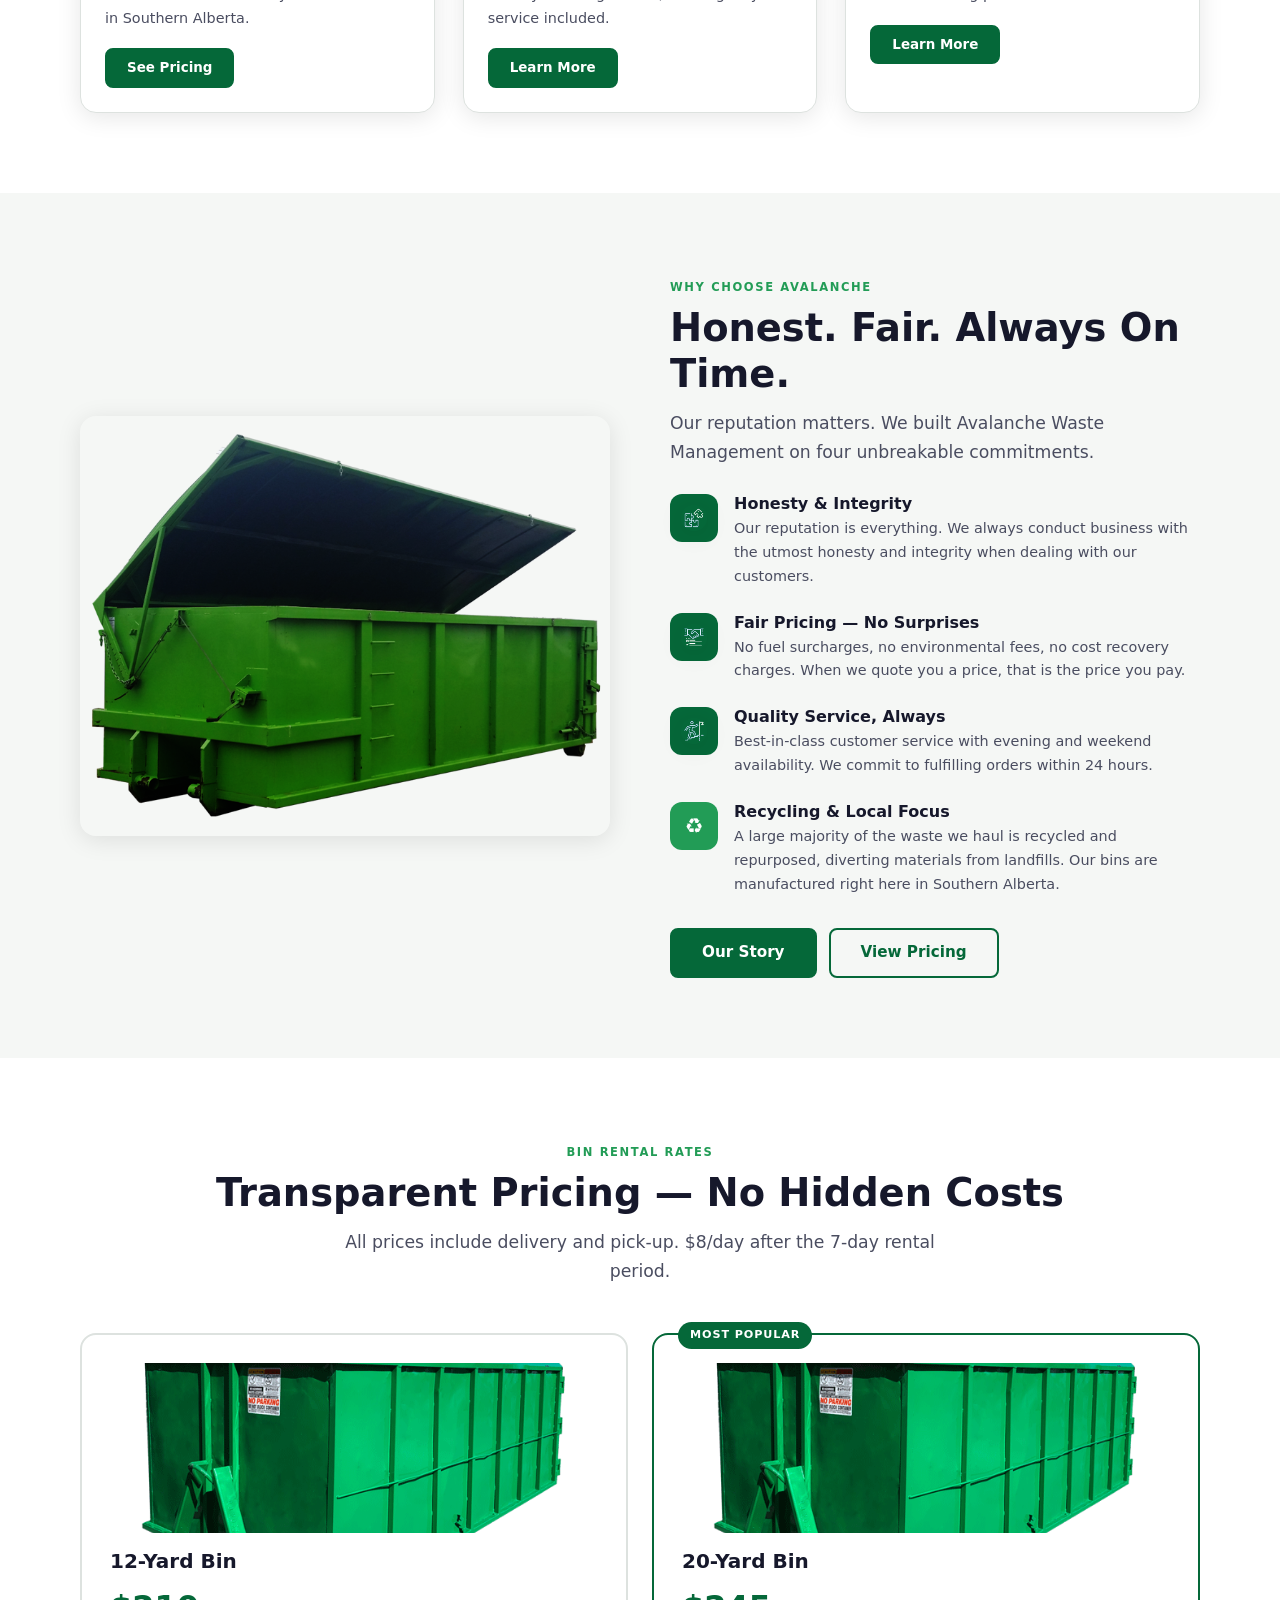
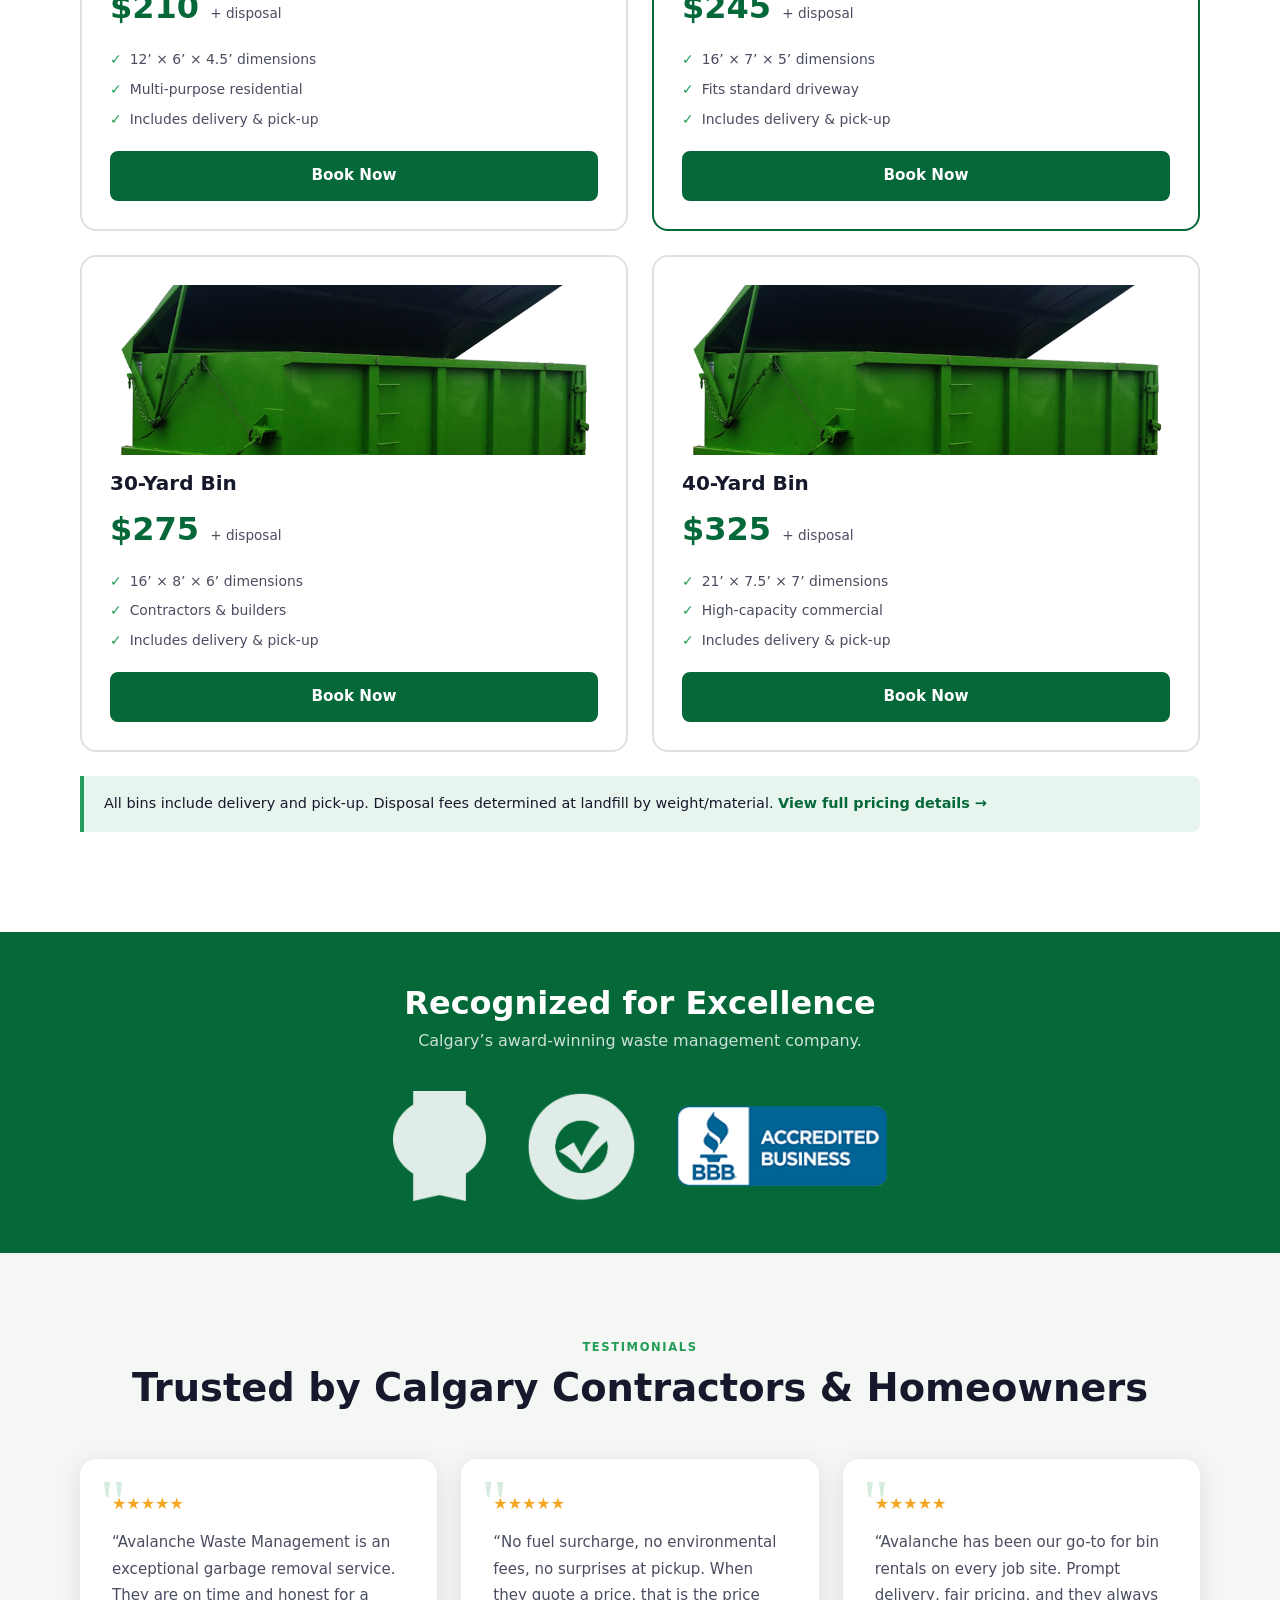
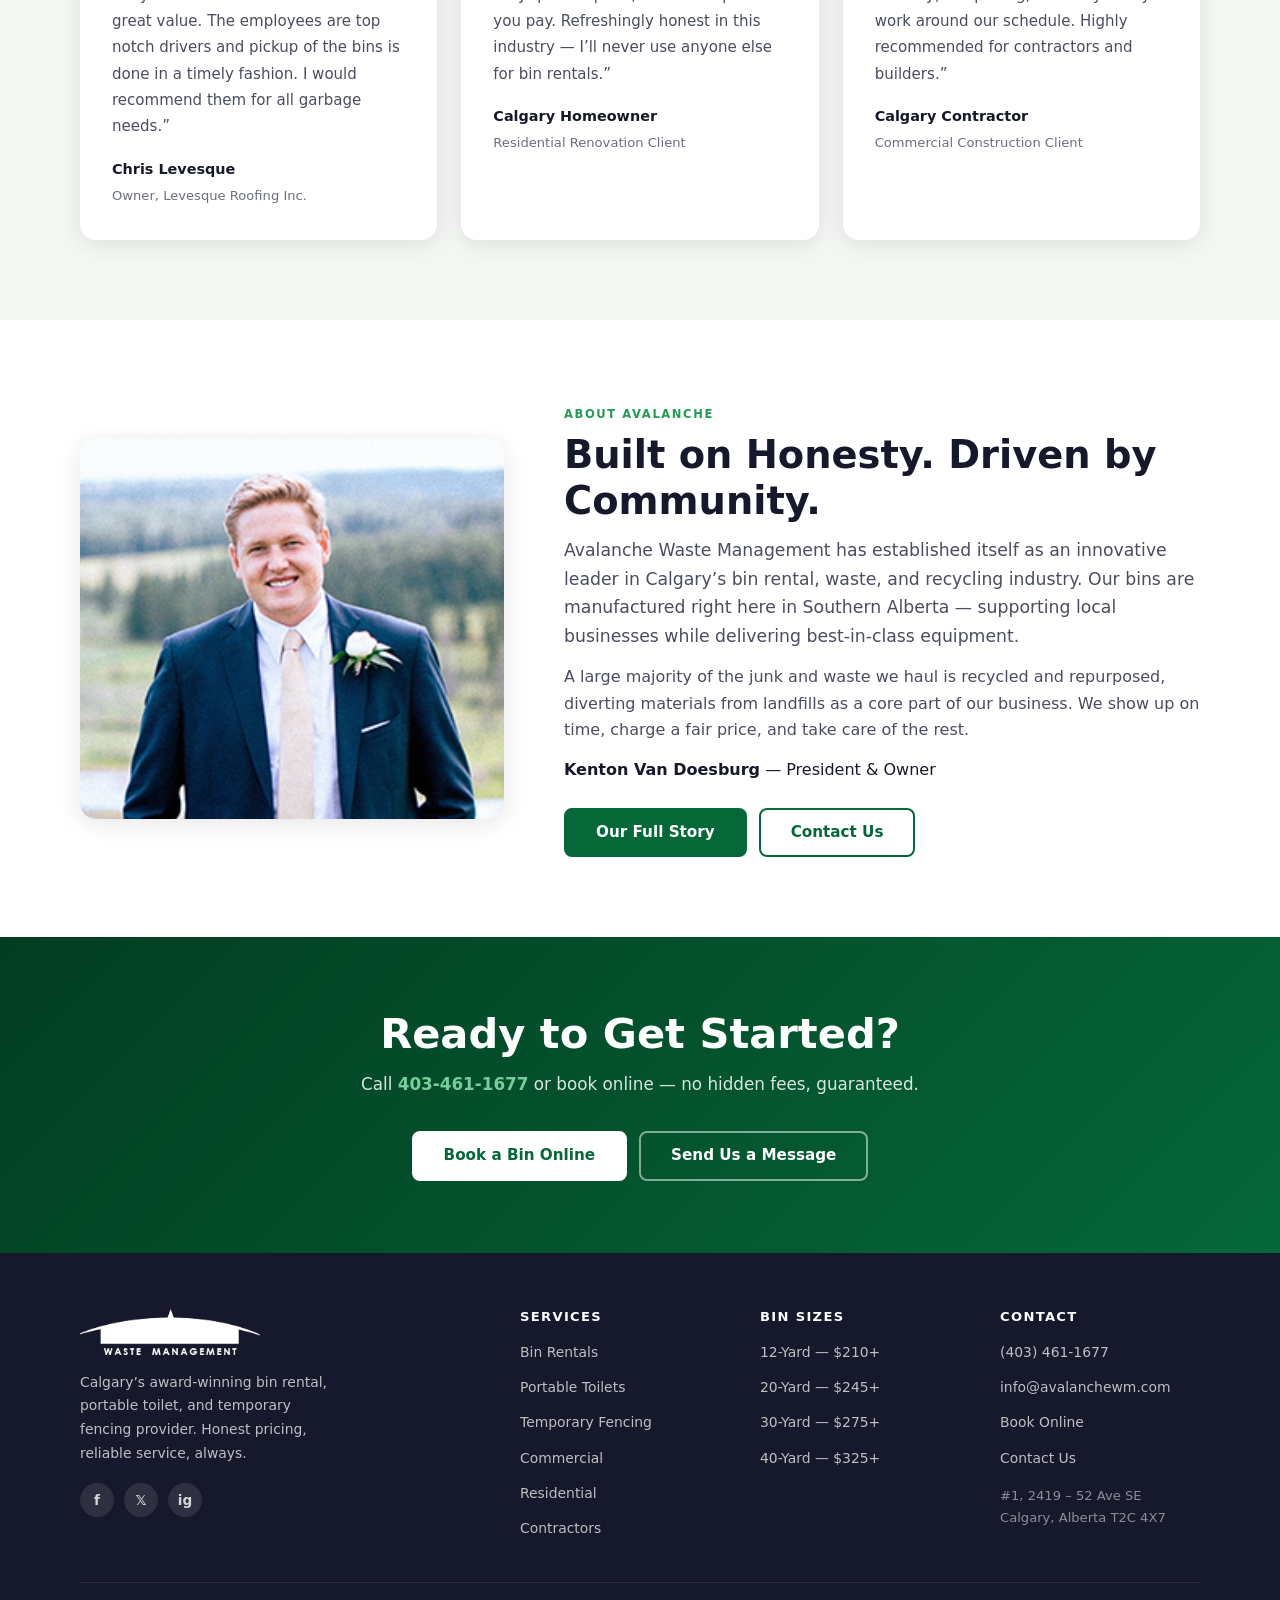
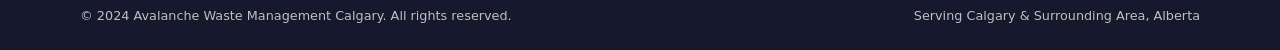
==== commit bcf1470a: "Rebuild as multi-page site matching original navigation Adds 9 new pages mirroring avalanchewm.com n" ====
--- a/index.html
+++ b/index.html
@@ -3,155 +3,33 @@
 <head>
   <meta charset="UTF-8" />
   <meta name="viewport" content="width=device-width, initial-scale=1.0" />
-  <title>Avalanche Waste Management Calgary | Bin Rentals, Portable Toilets & More</title>
-  <meta name="description" content="Calgary's trusted bin rental, portable toilet, and temporary fencing provider. No hidden fees. Award-winning service. Call 403-461-1677 or book online." />
-
-  <!-- Favicon -->
+  <title>Avalanche Waste Management Calgary | Bin Rentals, Portable Toilets &amp; Temporary Fencing</title>
+  <meta name="description" content="Calgary's award-winning bin rental, portable toilet, and temporary fencing company. No hidden fees. 24-hr delivery. Call 403-461-1677 or book online." />
   <link rel="icon" type="image/png" href="assets/logo.png" />
-
-  <!-- Social / OG -->
+  <link rel="stylesheet" href="assets/style.css" />
   <meta property="og:type" content="website" />
   <meta property="og:url" content="https://jarvis-vobiuslabs.github.io/avalanchewm-redesign/" />
   <meta property="og:title" content="Avalanche Waste Management Calgary" />
   <meta property="og:description" content="Calgary's award-winning bin rental, portable toilet, and temporary fencing provider. No hidden fees. Call 403-461-1677." />
   <meta property="og:image" content="assets/service-bins.jpg" />
   <meta name="twitter:card" content="summary_large_image" />
-
   <style>
-    /* ─── Reset & Base ─────────────────────────────────── */
-    *, *::before, *::after { box-sizing: border-box; margin: 0; padding: 0; }
-    :root {
-      --green:   #056839;
-      --green2:  #229c56;
-      --dark:    #16182b;
-      --gray:    #4a4d60;
-      --light:   #f5f7f5;
-      --white:   #ffffff;
-      --radius:  8px;
-      --shadow:  0 4px 24px rgba(0,0,0,.10);
-      --trans:   .2s ease;
-    }
-    html { scroll-behavior: smooth; }
-    body {
-      font-family: 'Segoe UI', system-ui, -apple-system, sans-serif;
-      color: var(--dark);
-      background: var(--white);
-      line-height: 1.6;
-    }
-    img { max-width: 100%; display: block; }
-    a { color: inherit; text-decoration: none; }
-    .container { max-width: 1160px; margin: 0 auto; padding: 0 20px; }
-    .btn {
-      display: inline-block;
-      padding: 14px 32px;
-      border-radius: var(--radius);
-      font-weight: 700;
-      font-size: 1rem;
-      transition: opacity var(--trans), transform var(--trans);
-      cursor: pointer;
-    }
-    .btn:hover { opacity: .88; transform: translateY(-1px); }
-    .btn-primary { background: var(--green); color: var(--white); }
-    .btn-secondary { background: var(--white); color: var(--green); border: 2px solid var(--green); }
-    .btn-white { background: var(--white); color: var(--green); }
-    .section-label {
-      font-size: .75rem;
-      font-weight: 700;
-      letter-spacing: .14em;
-      text-transform: uppercase;
-      color: var(--green2);
-      margin-bottom: 8px;
-    }
-    h2.section-title {
-      font-size: clamp(1.6rem, 4vw, 2.4rem);
-      font-weight: 800;
-      line-height: 1.2;
-      color: var(--dark);
-    }
-    .section-desc {
-      color: var(--gray);
-      max-width: 600px;
-      margin-top: 12px;
-    }
-
-    /* ─── Nav ──────────────────────────────────────────── */
-    .topbar {
-      background: var(--green);
-      color: var(--white);
-      font-size: .85rem;
-      padding: 8px 0;
-      text-align: center;
-    }
-    .topbar a { color: var(--white); font-weight: 600; }
-    nav {
-      background: var(--white);
-      box-shadow: 0 2px 12px rgba(0,0,0,.08);
-      position: sticky;
-      top: 0;
-      z-index: 100;
-    }
-    .nav-inner {
-      display: flex;
-      align-items: center;
-      justify-content: space-between;
-      padding: 14px 20px;
-      max-width: 1160px;
-      margin: 0 auto;
-    }
-    .nav-logo img { height: 52px; width: auto; }
-    .nav-links {
-      display: flex;
-      gap: 28px;
-      list-style: none;
-    }
-    .nav-links a {
-      font-size: .9rem;
-      font-weight: 600;
-      color: var(--dark);
-      transition: color var(--trans);
-    }
-    .nav-links a:hover { color: var(--green); }
-    .nav-cta { display: flex; gap: 12px; align-items: center; }
-    .nav-phone { font-weight: 700; color: var(--green); font-size: 1rem; }
-    /* mobile nav */
-    .hamburger { display: none; flex-direction: column; gap: 5px; cursor: pointer; background: none; border: none; padding: 4px; }
-    .hamburger span { width: 24px; height: 2px; background: var(--dark); display: block; transition: var(--trans); }
-    #nav-toggle { display: none; }
-    @media (max-width: 860px) {
-      .nav-links, .nav-cta .btn { display: none; }
-      .hamburger { display: flex; }
-      #nav-toggle:checked ~ .nav-links {
-        display: flex;
-        flex-direction: column;
-        position: absolute;
-        top: 80px;
-        left: 0;
-        right: 0;
-        background: var(--white);
-        padding: 20px;
-        box-shadow: 0 8px 24px rgba(0,0,0,.1);
-        gap: 16px;
-      }
-    }
-
-    /* ─── Hero ─────────────────────────────────────────── */
-    .hero {
+    /* ── Home hero ────────────────────────────────────── */
+    .home-hero {
       background: linear-gradient(135deg, #023d21 0%, #056839 60%, #0a9448 100%);
-      color: var(--white);
-      padding: 80px 20px 60px;
+      color: #fff;
+      padding: 80px 0 64px;
       position: relative;
       overflow: hidden;
     }
-    .hero::before {
-      content: '';
+    .home-hero::before {
+      content:'';
       position: absolute;
       inset: 0;
-      background: url('assets/hero-bg.png') center/cover no-repeat;
-      opacity: .12;
+      background: url('assets/hero-bg.png') center/cover;
+      opacity: .1;
     }
-    .hero-inner {
-      max-width: 1160px;
-      margin: 0 auto;
+    .home-hero-inner {
       position: relative;
       z-index: 1;
       display: grid;
@@ -161,872 +39,378 @@
     }
     .hero-badge {
       display: inline-flex;
+      gap: 6px;
       align-items: center;
-      gap: 8px;
-      background: rgba(255,255,255,.15);
+      background: rgba(255,255,255,.14);
       border: 1px solid rgba(255,255,255,.3);
       border-radius: 100px;
-      padding: 6px 16px;
-      font-size: .8rem;
-      font-weight: 600;
-      letter-spacing: .08em;
-      text-transform: uppercase;
-      margin-bottom: 20px;
-    }
-    .hero h1 {
-      font-size: clamp(2rem, 5vw, 3.2rem);
-      font-weight: 900;
-      line-height: 1.1;
-      margin-bottom: 20px;
-    }
-    .hero h1 span { color: #8be5b0; }
-    .hero p {
-      font-size: 1.1rem;
-      opacity: .9;
-      margin-bottom: 32px;
-      max-width: 480px;
-    }
-    .hero-btns { display: flex; gap: 14px; flex-wrap: wrap; }
-    .hero-img-wrap {
-      position: relative;
-    }
-    .hero-img-wrap img {
-      border-radius: 16px;
-      box-shadow: 0 20px 60px rgba(0,0,0,.3);
-      width: 100%;
-      object-fit: cover;
-      max-height: 420px;
-    }
-    .hero-trust {
-      display: flex;
-      gap: 24px;
-      margin-top: 40px;
-      flex-wrap: wrap;
-    }
-    .hero-trust-item { display: flex; align-items: center; gap: 8px; font-size: .85rem; opacity: .9; }
-    .hero-trust-item::before { content: '✓'; font-weight: 800; color: #8be5b0; }
-    @media (max-width: 768px) {
-      .hero-inner { grid-template-columns: 1fr; }
-      .hero-img-wrap { display: none; }
-    }
-
-    /* ─── Stats bar ─────────────────────────────────────── */
-    .stats-bar {
-      background: var(--dark);
-      color: var(--white);
-      padding: 28px 0;
-    }
-    .stats-grid {
-      display: grid;
-      grid-template-columns: repeat(4, 1fr);
-      gap: 16px;
-      text-align: center;
-    }
-    .stat-num { font-size: 1.8rem; font-weight: 900; color: #8be5b0; }
-    .stat-label { font-size: .8rem; opacity: .75; margin-top: 4px; }
-    @media (max-width: 640px) {
-      .stats-grid { grid-template-columns: repeat(2, 1fr); }
-    }
-
-    /* ─── Services ─────────────────────────────────────── */
-    .services { padding: 80px 0; background: var(--white); }
-    .services-header { text-align: center; margin-bottom: 52px; }
-    .services-header .section-desc { margin: 12px auto 0; }
-    .services-grid {
-      display: grid;
-      grid-template-columns: repeat(3, 1fr);
-      gap: 28px;
-    }
-    .service-card {
-      background: var(--white);
-      border: 1px solid #e5e9e7;
-      border-radius: 16px;
-      overflow: hidden;
-      box-shadow: var(--shadow);
-      transition: transform var(--trans), box-shadow var(--trans);
-    }
-    .service-card:hover { transform: translateY(-4px); box-shadow: 0 12px 40px rgba(0,0,0,.14); }
-    .service-card img { width: 100%; height: 220px; object-fit: cover; }
-    .service-card-body { padding: 24px; }
-    .service-card-body h3 { font-size: 1.2rem; font-weight: 800; margin-bottom: 10px; }
-    .service-card-body p { font-size: .9rem; color: var(--gray); margin-bottom: 18px; }
-    .service-card-body .btn { font-size: .85rem; padding: 10px 22px; }
-    @media (max-width: 800px) {
-      .services-grid { grid-template-columns: 1fr; max-width: 480px; margin: 0 auto; }
-    }
-
-    /* ─── Why Choose Us ─────────────────────────────────── */
-    .why {
-      background: var(--light);
-      padding: 80px 0;
-    }
-    .why-inner {
-      display: grid;
-      grid-template-columns: 1fr 1fr;
-      gap: 60px;
-      align-items: center;
-    }
-    .why-img img {
-      border-radius: 16px;
-      width: 100%;
-      object-fit: cover;
-      box-shadow: var(--shadow);
-    }
-    .why-features { display: flex; flex-direction: column; gap: 24px; margin-top: 32px; }
-    .why-feature {
-      display: flex;
-      gap: 16px;
-      align-items: flex-start;
-    }
-    .why-feature-icon {
-      width: 48px;
-      height: 48px;
-      border-radius: 12px;
-      background: var(--green);
-      display: flex;
-      align-items: center;
-      justify-content: center;
-      flex-shrink: 0;
-    }
-    .why-feature-icon img { width: 28px; height: 28px; object-fit: contain; filter: brightness(10); }
-    .why-feature-text h4 { font-weight: 700; margin-bottom: 4px; }
-    .why-feature-text p { font-size: .9rem; color: var(--gray); }
-    @media (max-width: 768px) {
-      .why-inner { grid-template-columns: 1fr; }
-      .why-img { display: none; }
-    }
-
-    /* ─── Bin Pricing ───────────────────────────────────── */
-    .pricing { padding: 80px 0; background: var(--white); }
-    .pricing-header { text-align: center; margin-bottom: 52px; }
-    .pricing-header .section-desc { margin: 12px auto 0; }
-    .pricing-tabs {
-      display: flex;
-      gap: 8px;
-      justify-content: center;
-      margin-bottom: 36px;
-      flex-wrap: wrap;
-    }
-    .tab-btn {
-      padding: 10px 24px;
-      border-radius: 100px;
-      font-size: .9rem;
-      font-weight: 600;
-      border: 2px solid var(--green);
-      background: transparent;
-      color: var(--green);
-      cursor: pointer;
-      transition: background var(--trans), color var(--trans);
-    }
-    .tab-btn.active, .tab-btn:hover { background: var(--green); color: var(--white); }
-    .pricing-grid {
-      display: grid;
-      grid-template-columns: repeat(2, 1fr);
-      gap: 24px;
-    }
-    .pricing-card {
-      border: 2px solid #e5e9e7;
-      border-radius: 16px;
-      padding: 28px;
-      position: relative;
-      transition: border-color var(--trans), box-shadow var(--trans);
-    }
-    .pricing-card:hover { border-color: var(--green2); box-shadow: var(--shadow); }
-    .pricing-card.featured { border-color: var(--green); }
-    .pricing-badge {
-      position: absolute;
-      top: -13px;
-      left: 24px;
-      background: var(--green);
-      color: var(--white);
-      font-size: .72rem;
+      padding: 5px 14px;
+      font-size: .77rem;
       font-weight: 700;
       letter-spacing: .08em;
       text-transform: uppercase;
-      padding: 4px 12px;
-      border-radius: 100px;
+      margin-bottom: 18px;
     }
-    .pricing-card img { width: 100%; height: 180px; object-fit: cover; border-radius: 10px; margin-bottom: 18px; }
-    .pricing-card h3 { font-size: 1.3rem; font-weight: 800; }
-    .pricing-card .price { font-size: 2rem; font-weight: 900; color: var(--green); margin: 8px 0; }
-    .pricing-card .price small { font-size: .9rem; color: var(--gray); font-weight: 400; }
-    .pricing-specs { list-style: none; margin: 14px 0 20px; display: flex; flex-direction: column; gap: 8px; }
-    .pricing-specs li { font-size: .88rem; color: var(--gray); display: flex; gap: 8px; align-items: flex-start; }
-    .pricing-specs li::before { content: '✓'; color: var(--green2); font-weight: 800; flex-shrink: 0; }
-    .pricing-card .btn { width: 100%; text-align: center; }
-    @media (max-width: 680px) {
-      .pricing-grid { grid-template-columns: 1fr; }
-    }
-    .pricing-note {
-      text-align: center;
-      margin-top: 28px;
-      font-size: .88rem;
-      color: var(--gray);
-      background: var(--light);
-      padding: 16px 20px;
-      border-radius: var(--radius);
-    }
-
-    /* ─── Awards ────────────────────────────────────────── */
-    .awards { background: var(--green); color: var(--white); padding: 60px 0; text-align: center; }
-    .awards h2 { font-size: clamp(1.4rem, 3.5vw, 2rem); font-weight: 800; margin-bottom: 8px; }
-    .awards p { opacity: .85; margin-bottom: 40px; }
-    .awards-grid {
-      display: flex;
-      justify-content: center;
-      align-items: center;
-      gap: 40px;
-      flex-wrap: wrap;
-    }
-    .award-item img {
-      height: 120px;
-      width: auto;
-      object-fit: contain;
-      filter: brightness(0) invert(1);
-      opacity: .9;
-      transition: opacity var(--trans), transform var(--trans);
-    }
-    .award-item img:hover { opacity: 1; transform: scale(1.04); }
-    .award-bbb img { filter: none; opacity: 1; height: 80px; }
-
-    /* ─── Testimonials ──────────────────────────────────── */
-    .testimonials { padding: 80px 0; background: var(--light); }
-    .testimonials-header { text-align: center; margin-bottom: 48px; }
-    .testimonials-grid {
-      display: grid;
-      grid-template-columns: repeat(3, 1fr);
-      gap: 24px;
-    }
-    .testimonial-card {
-      background: var(--white);
-      border-radius: 16px;
-      padding: 28px;
-      box-shadow: var(--shadow);
-      position: relative;
-    }
-    .testimonial-card::before {
-      content: '"';
-      position: absolute;
-      top: 16px;
-      left: 24px;
-      font-size: 4rem;
-      color: var(--green2);
-      opacity: .25;
-      font-family: Georgia, serif;
-      line-height: 1;
-    }
-    .testimonial-stars { color: #f5a623; font-size: 1rem; margin-bottom: 14px; }
-    .testimonial-text { font-size: .93rem; color: var(--gray); line-height: 1.7; margin-bottom: 20px; }
-    .testimonial-author { font-weight: 700; font-size: .9rem; }
-    .testimonial-company { font-size: .82rem; color: var(--gray); }
-    @media (max-width: 800px) {
-      .testimonials-grid { grid-template-columns: 1fr; max-width: 480px; margin: 0 auto; }
-    }
-
-    /* ─── About / Owner ─────────────────────────────────── */
-    .about { padding: 80px 0; background: var(--white); }
-    .about-inner {
-      display: grid;
-      grid-template-columns: 1fr 2fr;
-      gap: 60px;
-      align-items: center;
-    }
-    .about-photo img {
-      border-radius: 16px;
-      width: 100%;
-      object-fit: cover;
-      box-shadow: var(--shadow);
-      max-height: 380px;
-    }
-    .about-content .section-label { display: block; }
-    .about-content h2 { margin-bottom: 16px; }
-    .about-content p { color: var(--gray); margin-bottom: 14px; font-size: .96rem; }
-    @media (max-width: 720px) {
-      .about-inner { grid-template-columns: 1fr; }
-    }
-
-    /* ─── CTA Banner ────────────────────────────────────── */
-    .cta-banner {
-      background: linear-gradient(135deg, #023d21 0%, #056839 100%);
-      color: var(--white);
-      padding: 72px 20px;
-      text-align: center;
-    }
-    .cta-banner h2 {
-      font-size: clamp(1.6rem, 4vw, 2.6rem);
-      font-weight: 900;
-      margin-bottom: 14px;
-    }
-    .cta-banner p { opacity: .85; margin-bottom: 36px; font-size: 1.05rem; }
-    .cta-buttons { display: flex; gap: 16px; justify-content: center; flex-wrap: wrap; }
-    .cta-banner .btn-white { border: 2px solid var(--white); }
-
-    /* ─── Contact ───────────────────────────────────────── */
-    .contact { padding: 80px 0; background: var(--light); }
-    .contact-inner {
-      display: grid;
-      grid-template-columns: 1fr 1fr;
-      gap: 60px;
-    }
-    .contact-info h2 { margin-bottom: 12px; }
-    .contact-info p { color: var(--gray); margin-bottom: 28px; }
-    .contact-detail {
-      display: flex;
-      gap: 16px;
-      align-items: flex-start;
-      margin-bottom: 20px;
-    }
-    .contact-icon {
-      width: 42px;
-      height: 42px;
-      border-radius: 10px;
-      background: var(--green);
-      display: flex;
-      align-items: center;
-      justify-content: center;
-      flex-shrink: 0;
-      font-size: 1.1rem;
-    }
-    .contact-detail-text strong { display: block; font-size: .85rem; color: var(--gray); font-weight: 600; }
-    .contact-detail-text a, .contact-detail-text span { font-weight: 700; font-size: .98rem; color: var(--dark); }
-    .contact-detail-text a:hover { color: var(--green); }
-    .contact-form {
-      background: var(--white);
-      border-radius: 16px;
-      padding: 36px;
-      box-shadow: var(--shadow);
-    }
-    .contact-form h3 { font-size: 1.2rem; font-weight: 800; margin-bottom: 24px; }
-    .form-row { display: grid; grid-template-columns: 1fr 1fr; gap: 16px; }
-    .form-group { margin-bottom: 16px; }
-    .form-group label { display: block; font-size: .83rem; font-weight: 600; margin-bottom: 6px; color: var(--gray); }
-    .form-group input, .form-group select, .form-group textarea {
-      width: 100%;
-      padding: 12px 14px;
-      border: 2px solid #dde2df;
-      border-radius: var(--radius);
-      font-size: .93rem;
-      font-family: inherit;
-      transition: border-color var(--trans);
-      color: var(--dark);
-      background: var(--white);
-    }
-    .form-group input:focus, .form-group select:focus, .form-group textarea:focus {
-      outline: none;
-      border-color: var(--green2);
-    }
-    .form-group textarea { resize: vertical; min-height: 100px; }
-    .form-submit { width: 100%; margin-top: 8px; padding: 15px; font-size: 1rem; }
-    @media (max-width: 768px) {
-      .contact-inner { grid-template-columns: 1fr; }
-      .form-row { grid-template-columns: 1fr; }
-    }
-
-    /* ─── Footer ────────────────────────────────────────── */
-    footer {
-      background: var(--dark);
-      color: rgba(255,255,255,.75);
-      padding: 56px 0 28px;
-    }
-    .footer-inner {
-      display: grid;
-      grid-template-columns: 2fr 1fr 1fr 1fr;
-      gap: 40px;
-      margin-bottom: 40px;
-    }
-    .footer-brand img { height: 48px; width: auto; margin-bottom: 16px; filter: brightness(0) invert(1); }
-    .footer-brand p { font-size: .88rem; max-width: 260px; line-height: 1.7; }
-    .footer-col h4 { color: var(--white); font-size: .88rem; font-weight: 700; margin-bottom: 14px; text-transform: uppercase; letter-spacing: .08em; }
-    .footer-col ul { list-style: none; display: flex; flex-direction: column; gap: 10px; }
-    .footer-col ul a { font-size: .88rem; transition: color var(--trans); }
-    .footer-col ul a:hover { color: var(--white); }
-    .footer-social { display: flex; gap: 12px; margin-top: 20px; }
-    .footer-social a {
-      width: 36px;
-      height: 36px;
-      border-radius: 50%;
-      background: rgba(255,255,255,.1);
-      display: flex;
-      align-items: center;
-      justify-content: center;
-      font-size: .9rem;
-      transition: background var(--trans);
-    }
-    .footer-social a:hover { background: var(--green2); color: var(--white); }
-    .footer-bottom {
-      border-top: 1px solid rgba(255,255,255,.1);
-      padding-top: 24px;
-      text-align: center;
-      font-size: .82rem;
-    }
-    @media (max-width: 860px) {
-      .footer-inner { grid-template-columns: 1fr 1fr; }
-    }
-    @media (max-width: 520px) {
-      .footer-inner { grid-template-columns: 1fr; }
-    }
+    .home-hero h1 { font-size: clamp(2rem, 5vw, 3.2rem); font-weight: 900; line-height: 1.1; margin-bottom: 18px; }
+    .home-hero h1 em { color: #8be5b0; font-style: normal; }
+    .home-hero .sub { font-size: 1.08rem; opacity: .88; margin-bottom: 30px; max-width: 480px; }
+    .hero-trust { display: flex; flex-wrap: wrap; gap: 16px; margin-top: 36px; }
+    .hero-trust span { display: flex; align-items: center; gap: 6px; font-size: .84rem; opacity: .88; }
+    .hero-trust span::before { content:'✓'; color:#8be5b0; font-weight:800; }
+    .hero-photo img { border-radius: 16px; box-shadow: 0 20px 60px rgba(0,0,0,.28); width: 100%; max-height: 420px; object-fit: cover; }
+    @media(max-width:768px){ .home-hero-inner { grid-template-columns:1fr; } .hero-photo { display:none; } }
+    /* service section icons */
+    .service-icon { font-size: 2rem; margin-bottom: 12px; }
   </style>
 </head>
 <body>
 
-  <!-- ── Top Bar ──────────────────────────────────────── -->
   <div class="topbar">
-    <span>Award-Winning Calgary Waste Management &nbsp;·&nbsp; </span>
-    <a href="tel:4034611677">📞 403-461-1677</a>
-    &nbsp;·&nbsp;
+    Award-winning Calgary Waste Management &nbsp;&middot;&nbsp;
+    <a href="tel:4034611677">&#128222; 403-461-1677</a>
+    &nbsp;&middot;&nbsp;
     <a href="mailto:info@avalanchewm.com">info@avalanchewm.com</a>
   </div>
 
-  <!-- ── Navigation ───────────────────────────────────── -->
-  <nav>
+  <nav class="site-nav">
     <div class="nav-inner">
-      <a class="nav-logo" href="#">
-        <img src="assets/logo.png" alt="Avalanche Waste Management" />
-      </a>
+      <a class="nav-logo" href="index.html"><img src="assets/logo.png" alt="Avalanche Waste Management" /></a>
       <input type="checkbox" id="nav-toggle" />
-      <label class="hamburger" for="nav-toggle">
-        <span></span><span></span><span></span>
-      </label>
-      <ul class="nav-links">
-        <li><a href="#services">Services</a></li>
-        <li><a href="#pricing">Bin Pricing</a></li>
-        <li><a href="#why">Why Us</a></li>
-        <li><a href="#contact">Contact</a></li>
+      <label class="hamburger" for="nav-toggle"><span></span><span></span><span></span></label>
+      <ul class="nav-menu">
+        <li class="nav-item"><a class="nav-link active" href="index.html">Home</a></li>
+        <li class="nav-item"><a class="nav-link" href="about.html">About</a></li>
+        <li class="nav-item dropdown">
+          <a class="nav-link" href="#">Services <span class="caret">&#9660;</span></a>
+          <div class="dropdown-menu">
+            <a class="dropdown-item" href="commercial-services.html">Commercial Services</a>
+            <a class="dropdown-item" href="residential-services.html">Residential Services</a>
+          </div>
+        </li>
+        <li class="nav-item dropdown">
+          <a class="nav-link" href="rentals.html">Bin Rentals <span class="caret">&#9660;</span></a>
+          <div class="dropdown-menu">
+            <a class="dropdown-item" href="rentals.html#yard40">40-Yard Bin</a>
+            <a class="dropdown-item" href="rentals.html#yard30">30-Yard Bin</a>
+            <a class="dropdown-item" href="rentals.html#yard20">20-Yard Bin</a>
+            <a class="dropdown-item" href="rentals.html#yard12">12-Yard Bin</a>
+          </div>
+        </li>
+        <li class="nav-item"><a class="nav-link" href="portable-toilets.html">Portable Toilets</a></li>
+        <li class="nav-item"><a class="nav-link" href="temporary-fencing.html">Temporary Fencing</a></li>
+        <li class="nav-item"><a class="nav-link" href="contractor.html">Contractors</a></li>
+        <li class="nav-item"><a class="nav-link" href="contact.html">Contact</a></li>
       </ul>
-      <div class="nav-cta">
+      <div class="nav-right">
         <a class="nav-phone" href="tel:4034611677">403-461-1677</a>
-        <a class="btn btn-primary" href="#contact">Get a Quote</a>
+        <a class="btn btn-primary btn-sm" href="booking.html">Book Now</a>
       </div>
     </div>
   </nav>
 
   <!-- ── Hero ─────────────────────────────────────────── -->
-  <section class="hero">
-    <div class="hero-inner">
-      <div>
-        <div class="hero-badge">
-          <span>★</span> 2020 Consumer Choice Award Winner
-        </div>
-        <h1>Calgary's <span>Trusted</span> Waste Management Solution</h1>
-        <p>Bin rentals, portable toilets, and temporary fencing — delivered on time, with no hidden fees, no fuel surcharges, and no surprises.</p>
-        <div class="hero-btns">
-          <a class="btn btn-white" href="#pricing">View Pricing</a>
-          <a class="btn btn-secondary" style="border-color:rgba(255,255,255,.6);color:#fff;" href="https://avalanchewm.com/booking/" target="_blank" rel="noopener">Book Now</a>
-        </div>
-        <div class="hero-trust">
-          <div class="hero-trust-item">No hidden fees</div>
-          <div class="hero-trust-item">24-hr delivery available</div>
-          <div class="hero-trust-item">Recycling focused</div>
-          <div class="hero-trust-item">Locally manufactured bins</div>
-        </div>
-      </div>
-      <div class="hero-img-wrap">
-        <img src="assets/bin-spotty.jpg" alt="Avalanche Waste Management bin on site" loading="eager" />
-      </div>
-    </div>
-  </section>
-
-  <!-- ── Stats Bar ─────────────────────────────────────── -->
-  <div class="stats-bar">
+  <section class="home-hero">
+    <div class="container">
+      <div class="home-hero-inner">
+        <div>
+          <div class="hero-badge">&#9733; 2020 Consumer Choice Award Winner</div>
+          <h1>Calgary&rsquo;s <em>Trusted</em> Waste Management Solution</h1>
+          <p class="sub">Bin rentals, portable toilets, and temporary fencing &mdash; delivered on time, with no hidden fees, no fuel surcharges, and no surprises.</p>
+          <div class="btn-group">
+            <a class="btn btn-white" href="rentals.html">View Pricing</a>
+            <a class="btn btn-ghost" href="booking.html">Book Now</a>
+          </div>
+          <div class="hero-trust">
+            <span>No hidden fees</span>
+            <span>24-hr delivery available</span>
+            <span>Recycling focused</span>
+            <span>Locally manufactured bins</span>
+          </div>
+        </div>
+        <div class="hero-photo">
+          <img src="assets/bin-spotty.jpg" alt="Avalanche Waste Management bin on site" loading="eager" />
+        </div>
+      </div>
+    </div>
+  </section>
+
+  <!-- ── Stats ─────────────────────────────────────────── -->
+  <div class="stats-strip">
     <div class="container">
       <div class="stats-grid">
-        <div>
-          <div class="stat-num">4</div>
-          <div class="stat-label">Bin sizes available</div>
-        </div>
-        <div>
-          <div class="stat-num">24h</div>
-          <div class="stat-label">Delivery capability</div>
-        </div>
-        <div>
-          <div class="stat-num">3+</div>
-          <div class="stat-label">Award recognitions</div>
-        </div>
-        <div>
-          <div class="stat-num">$0</div>
-          <div class="stat-label">Hidden fees charged</div>
-        </div>
+        <div><div class="stat-num">4</div><div class="stat-label">Bin sizes available</div></div>
+        <div><div class="stat-num">24h</div><div class="stat-label">Delivery capability</div></div>
+        <div><div class="stat-num">3+</div><div class="stat-label">Industry awards</div></div>
+        <div><div class="stat-num">$0</div><div class="stat-label">Hidden fees</div></div>
       </div>
     </div>
   </div>
 
   <!-- ── Services ─────────────────────────────────────── -->
-  <section id="services" class="services">
-    <div class="container">
-      <div class="services-header">
-        <div class="section-label">What We Do</div>
-        <h2 class="section-title">Complete Waste Management, One Provider</h2>
-        <p class="section-desc">From roll-off bin rentals to portable toilets and temporary fencing — Avalanche WM handles every jobsite and residential project need in Calgary and surrounding area.</p>
-      </div>
-      <div class="services-grid">
-        <div class="service-card">
-          <img src="assets/service-bins.jpg" alt="Roll-off bin rentals Calgary" loading="lazy" />
-          <div class="service-card-body">
+  <section class="section">
+    <div class="container">
+      <div class="text-center mb-48">
+        <span class="label">What We Do</span>
+        <h2 class="h2">Complete Waste Management, One Provider</h2>
+        <p class="lead mx-auto">From roll-off bin rentals to portable toilets and temporary fencing &mdash; Avalanche WM handles every jobsite and residential project need in Calgary and surrounding area.</p>
+      </div>
+      <div class="cards-grid">
+        <div class="card">
+          <img class="card-img" src="assets/service-bins.jpg" alt="Roll-off bin rentals Calgary" loading="lazy" />
+          <div class="card-body">
             <h3>Roll-Off Bin Rentals</h3>
             <p>12, 20, 30, and 40-yard bins for residential renovations, roofing, construction, and high-volume commercial work. Locally manufactured in Southern Alberta.</p>
-            <a class="btn btn-primary" href="#pricing">See Pricing</a>
-          </div>
-        </div>
-        <div class="service-card">
-          <img src="assets/service-toilets.jpg" alt="Portable toilet rentals Calgary" loading="lazy" />
-          <div class="service-card-body">
+            <a class="btn btn-primary btn-sm" href="rentals.html">See Pricing</a>
+          </div>
+        </div>
+        <div class="card">
+          <img class="card-img" src="assets/service-toilets.jpg" alt="Portable toilet rentals Calgary" loading="lazy" />
+          <div class="card-body">
             <h3>Portable Toilets</h3>
-            <p>Calgary-area porta-potty rentals for construction sites, special events, festivals, and stampede breakfasts. Weekly cleaning, 24/7 emergency service included.</p>
-            <a class="btn btn-primary" href="#contact">Get a Quote</a>
-          </div>
-        </div>
-        <div class="service-card">
-          <img src="assets/service-fence.jpg" alt="Temporary fencing Calgary" loading="lazy" />
-          <div class="service-card-body">
+            <p>Calgary-area porta-potty rentals for construction sites, special events, festivals, and stampede breakfasts. Weekly cleaning and 24/7 emergency service included.</p>
+            <a class="btn btn-primary btn-sm" href="portable-toilets.html">Learn More</a>
+          </div>
+        </div>
+        <div class="card">
+          <img class="card-img" src="assets/service-fence.jpg" alt="Temporary fencing Calgary" loading="lazy" />
+          <div class="card-body">
             <h3>Temporary Fencing</h3>
-            <p>Reliable temporary fence rentals to secure any perimeter — from construction sites to events — without adding permanent structures.</p>
-            <a class="btn btn-primary" href="#contact">Get a Quote</a>
-          </div>
-        </div>
-      </div>
-    </div>
-  </section>
-
-  <!-- ── Why Choose Us ─────────────────────────────────── -->
-  <section id="why" class="why">
-    <div class="container">
-      <div class="why-inner">
-        <div class="why-img">
-          <img src="assets/bin-commercial.png" alt="Avalanche WM commercial bin" loading="lazy" />
+            <p>Reliable temporary fence rentals to secure any perimeter &mdash; from construction sites to public events &mdash; without adding permanent structures.</p>
+            <a class="btn btn-primary btn-sm" href="temporary-fencing.html">Learn More</a>
+          </div>
+        </div>
+      </div>
+    </div>
+  </section>
+
+  <!-- ── Why Us ─────────────────────────────────────────── -->
+  <section class="section bg-light">
+    <div class="container">
+      <div class="split">
+        <div class="hide-mobile">
+          <img src="assets/bin-commercial.png" alt="Avalanche WM commercial bin" style="max-height:420px;" loading="lazy" />
         </div>
         <div>
-          <div class="section-label">Why Choose Avalanche</div>
-          <h2 class="section-title">Honest. Fair. Always On Time.</h2>
-          <p class="section-desc" style="color:var(--gray)">Our reputation matters. We built Avalanche Waste Management on four unbreakable commitments — and we stand behind every job we do.</p>
-          <div class="why-features">
-            <div class="why-feature">
-              <div class="why-feature-icon">
-                <img src="assets/icon-honesty.png" alt="" />
-              </div>
-              <div class="why-feature-text">
+          <span class="label">Why Choose Avalanche</span>
+          <h2 class="h2">Honest. Fair. Always On Time.</h2>
+          <p class="lead">Our reputation matters. We built Avalanche Waste Management on four unbreakable commitments.</p>
+          <div class="feature-list">
+            <div class="feature-item">
+              <div class="feature-icon"><img src="assets/icon-honesty.png" alt="" /></div>
+              <div class="feature-text">
                 <h4>Honesty &amp; Integrity</h4>
-                <p>Our junk removal reputation is important to us. We always strive to improve it, and we'll never cut corners to save a dollar.</p>
+                <p>Our reputation is everything. We always conduct business with the utmost honesty and integrity when dealing with our customers.</p>
               </div>
             </div>
-            <div class="why-feature">
-              <div class="why-feature-icon">
-                <img src="assets/icon-fair-pricing.png" alt="" />
-              </div>
-              <div class="why-feature-text">
-                <h4>Fair Pricing — No Surprises</h4>
-                <p>No fuel surcharges, environmental fees, or cost recovery charges. When we quote you a price, that is the price you pay.</p>
+            <div class="feature-item">
+              <div class="feature-icon"><img src="assets/icon-fair-pricing.png" alt="" /></div>
+              <div class="feature-text">
+                <h4>Fair Pricing &mdash; No Surprises</h4>
+                <p>No fuel surcharges, no environmental fees, no cost recovery charges. When we quote you a price, that is the price you pay.</p>
               </div>
             </div>
-            <div class="why-feature">
-              <div class="why-feature-icon">
-                <img src="assets/icon-quality.png" alt="" />
-              </div>
-              <div class="why-feature-text">
-                <h4>Quality Service</h4>
-                <p>Best-in-class customer service with flexible evening and weekend availability. We commit to fulfilling orders within 24 hours.</p>
+            <div class="feature-item">
+              <div class="feature-icon"><img src="assets/icon-quality.png" alt="" /></div>
+              <div class="feature-text">
+                <h4>Quality Service, Always</h4>
+                <p>Best-in-class customer service with evening and weekend availability. We commit to fulfilling orders within 24 hours.</p>
               </div>
             </div>
-            <div class="why-feature">
-              <div class="why-feature-icon" style="background:var(--green2);">
-                <span style="color:#fff;font-size:1.2rem;">♻</span>
-              </div>
-              <div class="why-feature-text">
+            <div class="feature-item">
+              <div class="feature-icon" style="background:var(--green2);"><span class="emoji">&#9851;</span></div>
+              <div class="feature-text">
                 <h4>Recycling &amp; Local Focus</h4>
-                <p>A large majority of the waste we haul is recycled and repurposed. Our bins are manufactured right here in Southern Alberta.</p>
+                <p>A large majority of the waste we haul is recycled and repurposed, diverting materials from landfills. Our bins are manufactured right here in Southern Alberta.</p>
               </div>
             </div>
           </div>
-        </div>
-      </div>
-    </div>
-  </section>
-
-  <!-- ── Pricing ───────────────────────────────────────── -->
-  <section id="pricing" class="pricing">
-    <div class="container">
-      <div class="pricing-header">
-        <div class="section-label">Bin Rental Rates</div>
-        <h2 class="section-title">Transparent Pricing — No Hidden Costs</h2>
-        <p class="section-desc">All prices include delivery and pick-up. Prices are listed as starting rates; disposal fees (TBD by weight/load) apply at the landfill. <strong>$8/day</strong> after the initial 7-day rental period.</p>
+          <div class="btn-group mt-32">
+            <a class="btn btn-primary" href="about.html">Our Story</a>
+            <a class="btn btn-outline" href="rentals.html">View Pricing</a>
+          </div>
+        </div>
+      </div>
+    </div>
+  </section>
+
+  <!-- ── Pricing preview ───────────────────────────────── -->
+  <section class="section">
+    <div class="container">
+      <div class="text-center mb-48">
+        <span class="label">Bin Rental Rates</span>
+        <h2 class="h2">Transparent Pricing &mdash; No Hidden Costs</h2>
+        <p class="lead mx-auto">All prices include delivery and pick-up. $8/day after the 7-day rental period.</p>
       </div>
       <div class="pricing-grid">
-
-        <!-- 12 Yard -->
-        <div class="pricing-card">
-          <img src="assets/bin-residential.png" alt="12-yard residential bin" loading="lazy" />
+        <div class="pricing-card" id="home-y12">
+          <img src="assets/bin-residential.png" alt="12-yard bin" loading="lazy" />
           <h3>12-Yard Bin</h3>
           <div class="price">$210 <small>+ disposal</small></div>
-          <ul class="pricing-specs">
-            <li>Dimensions: 12' × 6' × 4.5'</li>
-            <li>Multi-purpose residential solution</li>
-            <li>Perfect for small cleanups &amp; renovations</li>
+          <ul class="spec-list">
+            <li>12&rsquo; &times; 6&rsquo; &times; 4.5&rsquo; dimensions</li>
+            <li>Multi-purpose residential</li>
             <li>Includes delivery &amp; pick-up</li>
-            <li>$8/day after 7 days</li>
-          </ul>
-          <a class="btn btn-primary" href="https://avalanchewm.com/booking/" target="_blank" rel="noopener">Book Now</a>
-        </div>
-
-        <!-- 20 Yard -->
-        <div class="pricing-card featured">
-          <div class="pricing-badge">Most Popular</div>
-          <img src="assets/bin-residential.png" alt="20-yard residential bin" loading="lazy" />
+          </ul>
+          <a class="btn btn-primary btn-block" href="booking.html">Book Now</a>
+        </div>
+        <div class="pricing-card featured" id="home-y20">
+          <div class="badge">Most Popular</div>
+          <img src="assets/bin-residential.png" alt="20-yard bin" loading="lazy" />
           <h3>20-Yard Bin</h3>
           <div class="price">$245 <small>+ disposal</small></div>
-          <ul class="pricing-specs">
-            <li>Dimensions: 16' × 7' × 5'</li>
-            <li>Fits standard residential driveway</li>
-            <li>Ideal for larger renos &amp; cleanouts</li>
+          <ul class="spec-list">
+            <li>16&rsquo; &times; 7&rsquo; &times; 5&rsquo; dimensions</li>
+            <li>Fits standard driveway</li>
             <li>Includes delivery &amp; pick-up</li>
-            <li>$8/day after 7 days</li>
-          </ul>
-          <a class="btn btn-primary" href="https://avalanchewm.com/booking/" target="_blank" rel="noopener">Book Now</a>
-        </div>
-
-        <!-- 30 Yard -->
-        <div class="pricing-card">
-          <img src="assets/bin-commercial.png" alt="30-yard commercial bin" loading="lazy" />
+          </ul>
+          <a class="btn btn-primary btn-block" href="booking.html">Book Now</a>
+        </div>
+        <div class="pricing-card" id="home-y30">
+          <img src="assets/bin-commercial.png" alt="30-yard bin" loading="lazy" />
           <h3>30-Yard Bin</h3>
           <div class="price">$275 <small>+ disposal</small></div>
-          <ul class="pricing-specs">
-            <li>Dimensions: 16' × 8' × 6'</li>
+          <ul class="spec-list">
+            <li>16&rsquo; &times; 8&rsquo; &times; 6&rsquo; dimensions</li>
             <li>Contractors &amp; builders</li>
-            <li>Great for large roofing or demo jobs</li>
             <li>Includes delivery &amp; pick-up</li>
-            <li>$8/day after 7 days</li>
-          </ul>
-          <a class="btn btn-primary" href="https://avalanchewm.com/booking/" target="_blank" rel="noopener">Book Now</a>
-        </div>
-
-        <!-- 40 Yard -->
-        <div class="pricing-card">
-          <img src="assets/bin-commercial.png" alt="40-yard commercial bin" loading="lazy" />
+          </ul>
+          <a class="btn btn-primary btn-block" href="booking.html">Book Now</a>
+        </div>
+        <div class="pricing-card" id="home-y40">
+          <img src="assets/bin-commercial.png" alt="40-yard bin" loading="lazy" />
           <h3>40-Yard Bin</h3>
           <div class="price">$325 <small>+ disposal</small></div>
-          <ul class="pricing-specs">
-            <li>Dimensions: 21' × 7.5' × 7'</li>
-            <li>High-capacity for shake tear-offs</li>
-            <li>Reserved for commercial &amp; contractors</li>
+          <ul class="spec-list">
+            <li>21&rsquo; &times; 7.5&rsquo; &times; 7&rsquo; dimensions</li>
+            <li>High-capacity commercial</li>
             <li>Includes delivery &amp; pick-up</li>
-            <li>$8/day after 7 days</li>
-          </ul>
-          <a class="btn btn-primary" href="https://avalanchewm.com/booking/" target="_blank" rel="noopener">Book Now</a>
-        </div>
-
-      </div>
-      <p class="pricing-note">
-        All bins include delivery and pick-up. Disposal fees are determined at the landfill by weight/load type.<br />
-        Commercial clients: contact us to discuss permanent on-site bin solutions and custom scheduling.
-      </p>
-    </div>
-  </section>
-
-  <!-- ── Awards ────────────────────────────────────────── -->
-  <section class="awards">
+          </ul>
+          <a class="btn btn-primary btn-block" href="booking.html">Book Now</a>
+        </div>
+      </div>
+      <div class="notice mt-24">All bins include delivery and pick-up. Disposal fees determined at landfill by weight/material. <a href="rentals.html" style="color:var(--green);font-weight:700;">View full pricing details &rarr;</a></div>
+    </div>
+  </section>
+
+  <!-- ── Awards ─────────────────────────────────────────── -->
+  <section class="awards-bar">
     <div class="container">
       <h2>Recognized for Excellence</h2>
-      <p>We're proud to be Calgary's award-winning waste management company.</p>
-      <div class="awards-grid">
-        <div class="award-item">
-          <img src="assets/award-consumer-choice.png" alt="2020 Consumer Choice Award — Waste Management" />
-        </div>
-        <div class="award-item">
-          <img src="assets/award-top-choice.png" alt="2018-2019 Top Choice Award — Waste Management Solutions" />
-        </div>
-        <div class="award-item award-bbb">
-          <img src="assets/bbb-logo.png" alt="BBB Accredited Business" />
-        </div>
+      <p>Calgary&rsquo;s award-winning waste management company.</p>
+      <div class="awards-logos">
+        <div><img src="assets/award-consumer-choice.png" alt="2020 Consumer Choice Award" /></div>
+        <div><img src="assets/award-top-choice.png" alt="2018-2019 Top Choice Award" /></div>
+        <div class="award-bbb"><img src="assets/bbb-logo.png" alt="BBB Accredited Business" /></div>
       </div>
     </div>
   </section>
 
   <!-- ── Testimonials ──────────────────────────────────── -->
-  <section class="testimonials">
-    <div class="container">
-      <div class="testimonials-header">
-        <div class="section-label">Testimonials</div>
-        <h2 class="section-title">What Our Customers Say</h2>
+  <section class="section bg-light">
+    <div class="container">
+      <div class="text-center mb-48">
+        <span class="label">Testimonials</span>
+        <h2 class="h2">Trusted by Calgary Contractors &amp; Homeowners</h2>
       </div>
       <div class="testimonials-grid">
-        <div class="testimonial-card">
-          <div class="testimonial-stars">★★★★★</div>
-          <p class="testimonial-text">"Top notch drivers and pickup of the bins is done in a timely fashion. I would recommend Avalanche to anyone looking for a reliable bin rental company."</p>
-          <div class="testimonial-author">Chris Levesque</div>
-          <div class="testimonial-company">Levesque Roofing Inc.</div>
-        </div>
-        <div class="testimonial-card">
-          <div class="testimonial-stars">★★★★★</div>
-          <p class="testimonial-text">"When we tell you a price, that is the price you pay — and they mean it. No fuel surcharge, no environmental fees, no surprises at pickup. Refreshing honesty in this industry."</p>
-          <div class="testimonial-author">Calgary Homeowner</div>
-          <div class="testimonial-company">Residential Renovation Client</div>
-        </div>
-        <div class="testimonial-card">
-          <div class="testimonial-stars">★★★★★</div>
-          <p class="testimonial-text">"Avalanche has been our go-to for bin rentals on every job site. Prompt delivery, fair pricing, and they always work around our schedule. Highly recommended for contractors."</p>
-          <div class="testimonial-author">Calgary Contractor</div>
-          <div class="testimonial-company">Commercial Construction Client</div>
-        </div>
-      </div>
-    </div>
-  </section>
-
-  <!-- ── About ─────────────────────────────────────────── -->
-  <section class="about">
-    <div class="container">
-      <div class="about-inner">
-        <div class="about-photo">
-          <img src="assets/kent.jpg" alt="Kenton Van Doesburg — President, Avalanche Waste Management" loading="lazy" />
-        </div>
-        <div class="about-content">
-          <span class="section-label">About Avalanche</span>
-          <h2 class="section-title">Built on Honesty. Driven by Community.</h2>
-          <p>Avalanche Waste Management has established itself as an innovative leader in Calgary's bin rental, waste, and recycling industry. We provide Calgary and surrounding areas with residential and commercial bin rentals, portable toilets, and temporary fencing.</p>
-          <p>Our bins are manufactured right here in Southern Alberta — supporting local businesses while delivering best-in-class equipment. A large majority of the junk and waste we haul is recycled and repurposed, diverting materials from landfills as a core part of our business model.</p>
-          <p>We specialize in making waste management one less problem on your plate. Whether you're a busy site supervisor or a homeowner tackling a renovation, we show up on time, charge a fair price, and take care of the rest.</p>
-          <p><strong>Kenton Van Doesburg</strong> — President &amp; Owner</p>
-          <div style="margin-top:24px;display:flex;gap:12px;flex-wrap:wrap;">
-            <a class="btn btn-primary" href="#contact">Contact Us</a>
-            <a class="btn btn-secondary" href="https://avalanchewm.com/booking/" target="_blank" rel="noopener">Book Online</a>
-          </div>
-        </div>
-      </div>
-    </div>
-  </section>
-
-  <!-- ── CTA Banner ────────────────────────────────────── -->
+        <div class="testimonial-block">
+          <div class="testimonial-stars">&#9733;&#9733;&#9733;&#9733;&#9733;</div>
+          <p class="testimonial-text">&ldquo;Avalanche Waste Management is an exceptional garbage removal service. They are on time and honest for a great value. The employees are top notch drivers and pickup of the bins is done in a timely fashion. I would recommend them for all garbage needs.&rdquo;</p>
+          <div class="testimonial-author"><strong>Chris Levesque</strong><span>Owner, Levesque Roofing Inc.</span></div>
+        </div>
+        <div class="testimonial-block">
+          <div class="testimonial-stars">&#9733;&#9733;&#9733;&#9733;&#9733;</div>
+          <p class="testimonial-text">&ldquo;No fuel surcharge, no environmental fees, no surprises at pickup. When they quote a price, that is the price you pay. Refreshingly honest in this industry &mdash; I&rsquo;ll never use anyone else for bin rentals.&rdquo;</p>
+          <div class="testimonial-author"><strong>Calgary Homeowner</strong><span>Residential Renovation Client</span></div>
+        </div>
+        <div class="testimonial-block">
+          <div class="testimonial-stars">&#9733;&#9733;&#9733;&#9733;&#9733;</div>
+          <p class="testimonial-text">&ldquo;Avalanche has been our go-to for bin rentals on every job site. Prompt delivery, fair pricing, and they always work around our schedule. Highly recommended for contractors and builders.&rdquo;</p>
+          <div class="testimonial-author"><strong>Calgary Contractor</strong><span>Commercial Construction Client</span></div>
+        </div>
+      </div>
+    </div>
+  </section>
+
+  <!-- ── About teaser ──────────────────────────────────── -->
+  <section class="section">
+    <div class="container">
+      <div class="split split-2-3">
+        <div class="hide-mobile">
+          <img src="assets/kent.jpg" alt="Kenton Van Doesburg — President, Avalanche Waste Management" style="max-height:380px;" loading="lazy" />
+        </div>
+        <div>
+          <span class="label">About Avalanche</span>
+          <h2 class="h2">Built on Honesty. Driven by Community.</h2>
+          <p class="lead" style="max-width:100%;">Avalanche Waste Management has established itself as an innovative leader in Calgary&rsquo;s bin rental, waste, and recycling industry. Our bins are manufactured right here in Southern Alberta &mdash; supporting local businesses while delivering best-in-class equipment.</p>
+          <p style="color:var(--gray);margin-top:14px;">A large majority of the junk and waste we haul is recycled and repurposed, diverting materials from landfills as a core part of our business. We show up on time, charge a fair price, and take care of the rest.</p>
+          <p style="margin-top:14px;"><strong>Kenton Van Doesburg</strong> &mdash; President &amp; Owner</p>
+          <div class="btn-group mt-24">
+            <a class="btn btn-primary" href="about.html">Our Full Story</a>
+            <a class="btn btn-outline" href="contact.html">Contact Us</a>
+          </div>
+        </div>
+      </div>
+    </div>
+  </section>
+
+  <!-- ── CTA ────────────────────────────────────────────── -->
   <section class="cta-banner">
     <h2>Ready to Get Started?</h2>
-    <p>Call us at <a href="tel:4034611677" style="color:#8be5b0;font-weight:700;">403-461-1677</a> or book your bin online in minutes — no hidden fees, guaranteed.</p>
-    <div class="cta-buttons">
-      <a class="btn btn-white" href="https://avalanchewm.com/booking/" target="_blank" rel="noopener">Book a Bin Online</a>
-      <a class="btn" style="background:transparent;color:#fff;border:2px solid rgba(255,255,255,.5);" href="#contact">Send Us a Message</a>
-    </div>
-  </section>
-
-  <!-- ── Contact ───────────────────────────────────────── -->
-  <section id="contact" class="contact">
-    <div class="container">
-      <div class="contact-inner">
-        <div class="contact-info">
-          <div class="section-label">Get In Touch</div>
-          <h2 class="section-title">We're Here to Help</h2>
-          <p>Have a question about bin sizes, scheduling, or portable toilets? Reach out — we'll help you find the right solution for your project and budget.</p>
-          <div class="contact-detail">
-            <div class="contact-icon">📞</div>
-            <div class="contact-detail-text">
-              <strong>Phone</strong>
-              <a href="tel:4034611677">403-461-1677</a>
-            </div>
-          </div>
-          <div class="contact-detail">
-            <div class="contact-icon">✉️</div>
-            <div class="contact-detail-text">
-              <strong>Email</strong>
-              <a href="mailto:info@avalanchewm.com">info@avalanchewm.com</a>
-            </div>
-          </div>
-          <div class="contact-detail">
-            <div class="contact-icon">📍</div>
-            <div class="contact-detail-text">
-              <strong>Service Area</strong>
-              <span>Calgary &amp; Surrounding Area, Alberta</span>
-            </div>
-          </div>
-          <div class="contact-detail">
-            <div class="contact-icon">🕐</div>
-            <div class="contact-detail-text">
-              <strong>Availability</strong>
-              <span>Evening &amp; weekend delivery available</span>
-            </div>
-          </div>
-        </div>
-        <div class="contact-form">
-          <h3>Request a Free Quote</h3>
-          <form action="https://formsubmit.co/info@avalanchewm.com" method="POST">
-            <input type="hidden" name="_subject" value="Quote Request from avalanchewm-redesign site" />
-            <input type="hidden" name="_captcha" value="false" />
-            <div class="form-row">
-              <div class="form-group">
-                <label for="name">Your Name</label>
-                <input type="text" id="name" name="name" required placeholder="Jane Smith" />
-              </div>
-              <div class="form-group">
-                <label for="phone">Phone Number</label>
-                <input type="tel" id="phone" name="phone" placeholder="403-xxx-xxxx" />
-              </div>
-            </div>
-            <div class="form-group">
-              <label for="email">Email Address</label>
-              <input type="email" id="email" name="email" required placeholder="you@example.com" />
-            </div>
-            <div class="form-group">
-              <label for="service">Service Needed</label>
-              <select id="service" name="service">
-                <option value="">Select a service…</option>
-                <option>12-Yard Bin Rental</option>
-                <option>20-Yard Bin Rental</option>
-                <option>30-Yard Bin Rental</option>
-                <option>40-Yard Bin Rental</option>
-                <option>Portable Toilet Rental</option>
-                <option>Temporary Fencing</option>
-                <option>Commercial / Ongoing Service</option>
-                <option>Other / Not Sure</option>
-              </select>
-            </div>
-            <div class="form-group">
-              <label for="message">Project Details</label>
-              <textarea id="message" name="message" placeholder="Tell us about your project — location, timeline, materials being disposed…"></textarea>
-            </div>
-            <button type="submit" class="btn btn-primary form-submit">Send My Quote Request</button>
-          </form>
-        </div>
-      </div>
-    </div>
-  </section>
-
-  <!-- ── Footer ────────────────────────────────────────── -->
-  <footer>
-    <div class="container">
-      <div class="footer-inner">
+    <p>Call <a href="tel:4034611677" style="color:#8be5b0;font-weight:700;">403-461-1677</a> or book online &mdash; no hidden fees, guaranteed.</p>
+    <div class="btn-group" style="justify-content:center;">
+      <a class="btn btn-white" href="booking.html">Book a Bin Online</a>
+      <a class="btn btn-ghost" href="contact.html">Send Us a Message</a>
+    </div>
+  </section>
+
+  <!-- ── Footer ─────────────────────────────────────────── -->
+  <footer class="site-footer">
+    <div class="container">
+      <div class="footer-grid">
         <div class="footer-brand">
           <img src="assets/logo.png" alt="Avalanche Waste Management" />
-          <p>Calgary's award-winning bin rental, portable toilet, and temporary fencing provider. Honest pricing, reliable service, always.</p>
+          <p>Calgary&rsquo;s award-winning bin rental, portable toilet, and temporary fencing provider. Honest pricing, reliable service, always.</p>
           <div class="footer-social">
             <a href="https://www.facebook.com/Avalanche-Waste-Management-693811640731460" target="_blank" rel="noopener" aria-label="Facebook">f</a>
-            <a href="https://twitter.com/avalanche_waste" target="_blank" rel="noopener" aria-label="Twitter">𝕏</a>
+            <a href="https://twitter.com/avalanche_waste" target="_blank" rel="noopener" aria-label="Twitter">&#120143;</a>
             <a href="https://instagram.com/avalanche_waste" target="_blank" rel="noopener" aria-label="Instagram">ig</a>
           </div>
         </div>
         <div class="footer-col">
           <h4>Services</h4>
           <ul>
-            <li><a href="#pricing">Bin Rentals</a></li>
-            <li><a href="#services">Portable Toilets</a></li>
-            <li><a href="#services">Temporary Fencing</a></li>
-            <li><a href="https://avalanchewm.com/commercial-services/" target="_blank" rel="noopener">Commercial</a></li>
-            <li><a href="https://avalanchewm.com/residential-services/" target="_blank" rel="noopener">Residential</a></li>
-            <li><a href="https://avalanchewm.com/contractor/" target="_blank" rel="noopener">Contractors</a></li>
+            <li><a href="rentals.html">Bin Rentals</a></li>
+            <li><a href="portable-toilets.html">Portable Toilets</a></li>
+            <li><a href="temporary-fencing.html">Temporary Fencing</a></li>
+            <li><a href="commercial-services.html">Commercial</a></li>
+            <li><a href="residential-services.html">Residential</a></li>
+            <li><a href="contractor.html">Contractors</a></li>
           </ul>
         </div>
         <div class="footer-col">
           <h4>Bin Sizes</h4>
           <ul>
-            <li><a href="#pricing">12-Yard — $210</a></li>
-            <li><a href="#pricing">20-Yard — $245</a></li>
-            <li><a href="#pricing">30-Yard — $275</a></li>
-            <li><a href="#pricing">40-Yard — $325</a></li>
+            <li><a href="rentals.html#yard12">12-Yard &mdash; $210+</a></li>
+            <li><a href="rentals.html#yard20">20-Yard &mdash; $245+</a></li>
+            <li><a href="rentals.html#yard30">30-Yard &mdash; $275+</a></li>
+            <li><a href="rentals.html#yard40">40-Yard &mdash; $325+</a></li>
           </ul>
         </div>
         <div class="footer-col">
           <h4>Contact</h4>
           <ul>
-            <li><a href="tel:4034611677">403-461-1677</a></li>
+            <li><a href="tel:4034611677">(403) 461-1677</a></li>
             <li><a href="mailto:info@avalanchewm.com">info@avalanchewm.com</a></li>
-            <li><a href="https://avalanchewm.com/booking/" target="_blank" rel="noopener">Book Online</a></li>
-          </ul>
+            <li><a href="booking.html">Book Online</a></li>
+            <li><a href="contact.html">Contact Us</a></li>
+          </ul>
+          <p style="font-size:.82rem;margin-top:14px;opacity:.7;">#1, 2419 &ndash; 52 Ave SE<br/>Calgary, Alberta T2C 4X7</p>
         </div>
       </div>
       <div class="footer-bottom">
-        <p>© 2024 Avalanche Waste Management Calgary. All rights reserved. Serving Calgary and surrounding area.</p>
+        <p>&copy; 2024 Avalanche Waste Management Calgary. All rights reserved.</p>
+        <p>Serving Calgary &amp; Surrounding Area, Alberta</p>
       </div>
     </div>
   </footer>
--- a/assets/style.css
+++ b/assets/style.css
@@ -0,0 +1,499 @@
+/* ═══════════════════════════════════════════════════════
+   Avalanche Waste Management — Shared Stylesheet
+   Brand: #056839 (primary green), #229c56 (secondary green)
+   ═══════════════════════════════════════════════════════ */
+
+/* ── Reset & Tokens ─────────────────────────────────── */
+*, *::before, *::after { box-sizing: border-box; margin: 0; padding: 0; }
+:root {
+  --green:    #056839;
+  --green2:   #229c56;
+  --green-dk: #023d21;
+  --dark:     #16182b;
+  --gray:     #4a4d60;
+  --gray-lt:  #6b6e82;
+  --light:    #f5f7f5;
+  --border:   #dde2df;
+  --white:    #ffffff;
+  --radius:   8px;
+  --radius-lg:16px;
+  --shadow:   0 4px 24px rgba(0,0,0,.10);
+  --shadow-lg:0 12px 40px rgba(0,0,0,.14);
+  --trans:    .2s ease;
+  --container:1160px;
+}
+html { scroll-behavior: smooth; }
+body {
+  font-family: 'Segoe UI', system-ui, -apple-system, sans-serif;
+  color: var(--dark);
+  background: var(--white);
+  line-height: 1.65;
+}
+img { max-width: 100%; display: block; }
+a  { color: inherit; text-decoration: none; }
+
+/* ── Layout helpers ─────────────────────────────────── */
+.container { max-width: var(--container); margin: 0 auto; padding: 0 20px; }
+.section    { padding: 80px 0; }
+.section-sm { padding: 52px 0; }
+.section-lg { padding: 100px 0; }
+.bg-light   { background: var(--light); }
+.bg-dark    { background: var(--dark); color: var(--white); }
+.bg-green   { background: var(--green); color: var(--white); }
+.text-center{ text-align: center; }
+
+/* ── Typography helpers ─────────────────────────────── */
+.label {
+  display: inline-block;
+  font-size: .72rem;
+  font-weight: 700;
+  letter-spacing: .14em;
+  text-transform: uppercase;
+  color: var(--green2);
+  margin-bottom: 8px;
+}
+.bg-green .label, .bg-dark .label { color: #8be5b0; }
+h1,h2,h3,h4 { line-height: 1.2; }
+.h1 { font-size: clamp(2rem, 5vw, 3.2rem); font-weight: 900; }
+.h2 { font-size: clamp(1.6rem, 4vw, 2.4rem); font-weight: 800; }
+.h3 { font-size: 1.3rem; font-weight: 700; }
+.lead { font-size: 1.08rem; color: var(--gray); max-width: 640px; margin-top: 12px; }
+.bg-green .lead, .bg-dark .lead { color: rgba(255,255,255,.8); }
+
+/* ── Buttons ────────────────────────────────────────── */
+.btn {
+  display: inline-block;
+  padding: 13px 30px;
+  border-radius: var(--radius);
+  font-weight: 700;
+  font-size: .95rem;
+  transition: opacity var(--trans), transform var(--trans);
+  cursor: pointer;
+  border: 2px solid transparent;
+  line-height: 1.3;
+}
+.btn:hover { opacity: .87; transform: translateY(-1px); }
+.btn-primary   { background: var(--green);  color: var(--white); border-color: var(--green); }
+.btn-outline   { background: transparent;   color: var(--green); border-color: var(--green); }
+.btn-white     { background: var(--white);  color: var(--green); border-color: var(--white); }
+.btn-ghost     { background: transparent;   color: var(--white); border-color: rgba(255,255,255,.5); }
+.btn-lg        { padding: 15px 36px; font-size: 1.05rem; }
+.btn-sm        { padding: 9px 20px;  font-size: .84rem; }
+.btn-block     { width: 100%; text-align: center; }
+.btn-group     { display: flex; gap: 12px; flex-wrap: wrap; align-items: center; }
+
+/* ── Top bar ────────────────────────────────────────── */
+.topbar {
+  background: var(--green-dk);
+  color: rgba(255,255,255,.9);
+  font-size: .82rem;
+  padding: 7px 0;
+  text-align: center;
+}
+.topbar a { color: #8be5b0; font-weight: 600; }
+.topbar a:hover { text-decoration: underline; }
+
+/* ── Navigation ─────────────────────────────────────── */
+.site-nav {
+  background: var(--white);
+  box-shadow: 0 2px 16px rgba(0,0,0,.08);
+  position: sticky;
+  top: 0;
+  z-index: 200;
+}
+.nav-inner {
+  max-width: var(--container);
+  margin: 0 auto;
+  padding: 0 20px;
+  display: flex;
+  align-items: center;
+  gap: 24px;
+  height: 68px;
+}
+.nav-logo img { height: 50px; width: auto; }
+.nav-menu {
+  display: flex;
+  list-style: none;
+  gap: 2px;
+  flex: 1;
+}
+.nav-item { position: relative; }
+.nav-link {
+  display: flex;
+  align-items: center;
+  gap: 4px;
+  padding: 8px 12px;
+  font-size: .87rem;
+  font-weight: 600;
+  color: var(--dark);
+  border-radius: 6px;
+  white-space: nowrap;
+  transition: background var(--trans), color var(--trans);
+}
+.nav-link:hover, .nav-link.active { color: var(--green); background: #f0f8f3; }
+.nav-link .caret { font-size: .6rem; opacity: .6; }
+/* Dropdowns */
+.dropdown { position: relative; }
+.dropdown-menu {
+  display: none;
+  position: absolute;
+  top: calc(100% + 4px);
+  left: 0;
+  background: var(--white);
+  border: 1px solid var(--border);
+  border-radius: var(--radius);
+  box-shadow: var(--shadow);
+  min-width: 200px;
+  padding: 6px;
+  z-index: 300;
+}
+.dropdown:hover .dropdown-menu,
+.dropdown:focus-within .dropdown-menu { display: block; }
+.dropdown-item {
+  display: block;
+  padding: 9px 14px;
+  font-size: .86rem;
+  font-weight: 600;
+  color: var(--dark);
+  border-radius: 6px;
+  transition: background var(--trans), color var(--trans);
+}
+.dropdown-item:hover { background: #f0f8f3; color: var(--green); }
+/* Nav right */
+.nav-right { display: flex; align-items: center; gap: 14px; margin-left: auto; }
+.nav-phone { font-weight: 700; color: var(--green); font-size: .95rem; white-space: nowrap; }
+/* Mobile hamburger */
+.hamburger { display: none; flex-direction: column; gap: 5px; cursor: pointer; background: none; border: none; padding: 4px; }
+.hamburger span { width: 24px; height: 2px; background: var(--dark); border-radius: 2px; transition: var(--trans); }
+#nav-toggle { display: none; }
+@media (max-width: 900px) {
+  .nav-menu, .nav-right .btn { display: none; }
+  .hamburger { display: flex; }
+  #nav-toggle:checked ~ .nav-menu {
+    display: flex;
+    flex-direction: column;
+    position: absolute;
+    top: 68px;
+    left: 0; right: 0;
+    background: var(--white);
+    padding: 16px;
+    gap: 2px;
+    box-shadow: 0 8px 24px rgba(0,0,0,.1);
+    border-top: 1px solid var(--border);
+  }
+  #nav-toggle:checked ~ .nav-menu .dropdown-menu {
+    display: block;
+    position: static;
+    box-shadow: none;
+    border: none;
+    padding-left: 12px;
+    margin-top: 2px;
+  }
+}
+
+/* ── Page hero (inner pages) ────────────────────────── */
+.page-hero {
+  background: linear-gradient(135deg, var(--green-dk) 0%, var(--green) 60%, #0a9448 100%);
+  color: var(--white);
+  padding: 60px 0 52px;
+  position: relative;
+  overflow: hidden;
+}
+.page-hero::before {
+  content: '';
+  position: absolute;
+  inset: 0;
+  background: url('../assets/hero-bg.png') center/cover;
+  opacity: .1;
+}
+.page-hero-content { position: relative; z-index: 1; }
+.page-hero .breadcrumb {
+  font-size: .8rem;
+  opacity: .7;
+  margin-bottom: 12px;
+}
+.page-hero .breadcrumb a { color: #8be5b0; }
+.page-hero h1 { font-size: clamp(1.9rem, 4.5vw, 2.8rem); font-weight: 900; margin-bottom: 14px; }
+.page-hero p  { font-size: 1.05rem; opacity: .88; max-width: 560px; }
+.page-hero .btn-group { margin-top: 28px; }
+/* Photo variant */
+.page-hero-photo {
+  display: grid;
+  grid-template-columns: 1fr 1fr;
+  gap: 48px;
+  align-items: center;
+}
+.page-hero-photo img {
+  border-radius: var(--radius-lg);
+  box-shadow: 0 20px 60px rgba(0,0,0,.3);
+  width: 100%;
+  max-height: 360px;
+  object-fit: cover;
+}
+@media (max-width: 768px) {
+  .page-hero-photo { grid-template-columns: 1fr; }
+  .page-hero-photo img { display: none; }
+}
+
+/* ── Stats strip ────────────────────────────────────── */
+.stats-strip { background: var(--dark); color: var(--white); padding: 28px 0; }
+.stats-grid {
+  display: grid;
+  grid-template-columns: repeat(4,1fr);
+  gap: 16px;
+  text-align: center;
+}
+.stat-num   { font-size: 1.8rem; font-weight: 900; color: #8be5b0; }
+.stat-label { font-size: .78rem; opacity: .7; margin-top: 4px; }
+@media (max-width: 640px) { .stats-grid { grid-template-columns: repeat(2,1fr); } }
+
+/* ── Service cards ──────────────────────────────────── */
+.cards-grid {
+  display: grid;
+  grid-template-columns: repeat(3,1fr);
+  gap: 28px;
+}
+.cards-grid-2 { grid-template-columns: repeat(2,1fr); }
+.card {
+  background: var(--white);
+  border: 1px solid var(--border);
+  border-radius: var(--radius-lg);
+  overflow: hidden;
+  box-shadow: var(--shadow);
+  transition: transform var(--trans), box-shadow var(--trans);
+}
+.card:hover { transform: translateY(-4px); box-shadow: var(--shadow-lg); }
+.card-img { width: 100%; height: 220px; object-fit: cover; }
+.card-body { padding: 24px; }
+.card-body h3 { font-size: 1.15rem; font-weight: 800; margin-bottom: 10px; }
+.card-body p  { font-size: .9rem; color: var(--gray); margin-bottom: 18px; }
+@media (max-width: 820px) {
+  .cards-grid { grid-template-columns: 1fr; max-width: 480px; margin-left: auto; margin-right: auto; }
+  .cards-grid-2 { grid-template-columns: 1fr; }
+}
+
+/* ── Pricing cards ──────────────────────────────────── */
+.pricing-grid {
+  display: grid;
+  grid-template-columns: repeat(2,1fr);
+  gap: 24px;
+}
+.pricing-card {
+  border: 2px solid var(--border);
+  border-radius: var(--radius-lg);
+  padding: 28px;
+  position: relative;
+  transition: border-color var(--trans), box-shadow var(--trans);
+}
+.pricing-card:hover    { border-color: var(--green2); box-shadow: var(--shadow); }
+.pricing-card.featured { border-color: var(--green); }
+.pricing-card .badge {
+  position: absolute;
+  top: -13px; left: 24px;
+  background: var(--green);
+  color: var(--white);
+  font-size: .7rem; font-weight: 700;
+  letter-spacing: .08em; text-transform: uppercase;
+  padding: 4px 12px; border-radius: 100px;
+}
+.pricing-card img   { width: 100%; height: 170px; object-fit: cover; border-radius: 10px; margin-bottom: 16px; }
+.pricing-card h3    { font-size: 1.25rem; font-weight: 800; }
+.price              { font-size: 2rem; font-weight: 900; color: var(--green); margin: 8px 0 14px; }
+.price small        { font-size: .85rem; color: var(--gray); font-weight: 400; }
+.spec-list          { list-style: none; margin-bottom: 20px; display: flex; flex-direction: column; gap: 7px; }
+.spec-list li       { font-size: .87rem; color: var(--gray); display: flex; gap: 8px; }
+.spec-list li::before { content: '✓'; color: var(--green2); font-weight: 800; flex-shrink: 0; }
+@media (max-width: 680px) { .pricing-grid { grid-template-columns: 1fr; } }
+
+/* ── Two-column content ─────────────────────────────── */
+.split        { display: grid; grid-template-columns: 1fr 1fr; gap: 60px; align-items: center; }
+.split-3-2    { grid-template-columns: 3fr 2fr; }
+.split-2-3    { grid-template-columns: 2fr 3fr; }
+.split img    { border-radius: var(--radius-lg); width: 100%; object-fit: cover; box-shadow: var(--shadow); }
+@media (max-width: 768px) {
+  .split, .split-3-2, .split-2-3 { grid-template-columns: 1fr; }
+  .split .hide-mobile { display: none; }
+}
+
+/* ── Feature list ───────────────────────────────────── */
+.feature-list { display: flex; flex-direction: column; gap: 24px; margin-top: 28px; }
+.feature-item { display: flex; gap: 16px; align-items: flex-start; }
+.feature-icon {
+  width: 48px; height: 48px; border-radius: 12px;
+  background: var(--green);
+  display: flex; align-items: center; justify-content: center;
+  flex-shrink: 0;
+}
+.feature-icon img   { width: 26px; height: 26px; object-fit: contain; filter: brightness(10); }
+.feature-icon .emoji{ color: var(--white); font-size: 1.3rem; }
+.feature-text h4    { font-weight: 700; margin-bottom: 4px; }
+.feature-text p     { font-size: .9rem; color: var(--gray); }
+
+/* ── Awards bar ─────────────────────────────────────── */
+.awards-bar { background: var(--green); color: var(--white); padding: 52px 0; text-align: center; }
+.awards-bar h2 { font-size: clamp(1.4rem,3.5vw,2rem); font-weight: 800; margin-bottom: 6px; }
+.awards-bar p  { opacity: .8; margin-bottom: 36px; }
+.awards-logos  { display: flex; justify-content: center; align-items: center; gap: 40px; flex-wrap: wrap; }
+.awards-logos img {
+  height: 110px; width: auto; object-fit: contain;
+  filter: brightness(0) invert(1); opacity: .88;
+  transition: opacity var(--trans), transform var(--trans);
+}
+.awards-logos img:hover { opacity: 1; transform: scale(1.04); }
+.award-bbb img { filter: none; opacity: 1; height: 80px; }
+
+/* ── Testimonial ────────────────────────────────────── */
+.testimonial-block {
+  background: var(--white);
+  border-radius: var(--radius-lg);
+  padding: 32px;
+  box-shadow: var(--shadow);
+  position: relative;
+}
+.testimonial-block::before {
+  content: '"';
+  position: absolute;
+  top: 12px; left: 20px;
+  font-size: 4rem;
+  color: var(--green2);
+  opacity: .18;
+  font-family: Georgia, serif;
+  line-height: 1;
+}
+.testimonial-stars { color: #f5a623; margin-bottom: 12px; }
+.testimonial-text  { font-size: .94rem; color: var(--gray); line-height: 1.75; margin-bottom: 18px; }
+.testimonial-author strong { display: block; font-size: .9rem; }
+.testimonial-author span   { font-size: .82rem; color: var(--gray-lt); }
+.testimonials-grid { display: grid; grid-template-columns: repeat(3,1fr); gap: 24px; }
+@media (max-width: 800px) {
+  .testimonials-grid { grid-template-columns: 1fr; max-width: 480px; margin: 0 auto; }
+}
+
+/* ── CTA banner ─────────────────────────────────────── */
+.cta-banner {
+  background: linear-gradient(135deg, var(--green-dk), var(--green));
+  color: var(--white);
+  padding: 72px 20px;
+  text-align: center;
+}
+.cta-banner h2 { font-size: clamp(1.6rem,4vw,2.6rem); font-weight: 900; margin-bottom: 12px; }
+.cta-banner p  { opacity: .85; font-size: 1.05rem; margin-bottom: 32px; }
+.cta-banner .btn-group { justify-content: center; }
+
+/* ── Contact form ───────────────────────────────────── */
+.contact-form-wrap {
+  background: var(--white);
+  border-radius: var(--radius-lg);
+  padding: 36px;
+  box-shadow: var(--shadow);
+}
+.contact-form-wrap h3 { font-size: 1.2rem; font-weight: 800; margin-bottom: 24px; }
+.form-row { display: grid; grid-template-columns: 1fr 1fr; gap: 16px; }
+.form-group { margin-bottom: 16px; }
+.form-group label { display: block; font-size: .82rem; font-weight: 600; margin-bottom: 6px; color: var(--gray); }
+.form-group input,
+.form-group select,
+.form-group textarea {
+  width: 100%;
+  padding: 12px 14px;
+  border: 2px solid var(--border);
+  border-radius: var(--radius);
+  font-size: .92rem;
+  font-family: inherit;
+  color: var(--dark);
+  background: var(--white);
+  transition: border-color var(--trans);
+}
+.form-group input:focus,
+.form-group select:focus,
+.form-group textarea:focus { outline: none; border-color: var(--green2); }
+.form-group textarea { resize: vertical; min-height: 100px; }
+.form-submit { padding: 15px; font-size: 1rem; }
+@media (max-width: 640px) { .form-row { grid-template-columns: 1fr; } }
+
+/* ── Contact details ────────────────────────────────── */
+.contact-detail { display: flex; gap: 16px; align-items: flex-start; margin-bottom: 24px; }
+.contact-icon {
+  width: 44px; height: 44px; border-radius: 10px;
+  background: var(--green);
+  display: flex; align-items: center; justify-content: center;
+  flex-shrink: 0; font-size: 1.15rem; color: var(--white);
+}
+.contact-icon img { width: 24px; height: 24px; object-fit: contain; filter: brightness(10); }
+.contact-detail-body strong { display: block; font-size: .8rem; color: var(--gray); font-weight: 600; margin-bottom: 2px; }
+.contact-detail-body a,
+.contact-detail-body span  { font-weight: 700; color: var(--dark); font-size: .96rem; }
+.contact-detail-body a:hover { color: var(--green); }
+
+/* ── Notice box ─────────────────────────────────────── */
+.notice {
+  background: #e8f5ee;
+  border-left: 4px solid var(--green2);
+  border-radius: 0 var(--radius) var(--radius) 0;
+  padding: 16px 20px;
+  font-size: .9rem;
+  color: var(--dark);
+  margin: 20px 0;
+}
+
+/* ── Sector tags ────────────────────────────────────── */
+.tag-list { display: flex; flex-wrap: wrap; gap: 8px; margin-top: 16px; }
+.tag {
+  background: #e8f5ee;
+  color: var(--green);
+  font-size: .8rem;
+  font-weight: 600;
+  padding: 4px 12px;
+  border-radius: 100px;
+  border: 1px solid #c3e6d0;
+}
+
+/* ── Footer ─────────────────────────────────────────── */
+.site-footer { background: var(--dark); color: rgba(255,255,255,.72); padding: 56px 0 24px; }
+.footer-grid {
+  display: grid;
+  grid-template-columns: 2fr 1fr 1fr 1fr;
+  gap: 40px;
+  margin-bottom: 40px;
+}
+.footer-brand img   { height: 46px; width: auto; margin-bottom: 16px; filter: brightness(0) invert(1); }
+.footer-brand p     { font-size: .87rem; max-width: 260px; line-height: 1.7; }
+.footer-col h4      { color: var(--white); font-size: .82rem; font-weight: 700; text-transform: uppercase; letter-spacing: .1em; margin-bottom: 14px; }
+.footer-col ul      { list-style: none; display: flex; flex-direction: column; gap: 9px; }
+.footer-col ul a    { font-size: .87rem; transition: color var(--trans); }
+.footer-col ul a:hover { color: var(--white); }
+.footer-social      { display: flex; gap: 10px; margin-top: 18px; }
+.footer-social a {
+  width: 34px; height: 34px; border-radius: 50%;
+  background: rgba(255,255,255,.1);
+  display: flex; align-items: center; justify-content: center;
+  font-size: .85rem; font-style: normal; font-weight: 700;
+  color: rgba(255,255,255,.8);
+  transition: background var(--trans), color var(--trans);
+}
+.footer-social a:hover { background: var(--green2); color: var(--white); }
+.footer-bottom {
+  border-top: 1px solid rgba(255,255,255,.1);
+  padding-top: 22px;
+  display: flex;
+  justify-content: space-between;
+  align-items: center;
+  gap: 12px;
+  flex-wrap: wrap;
+  font-size: .8rem;
+}
+@media (max-width: 860px) { .footer-grid { grid-template-columns: 1fr 1fr; } }
+@media (max-width: 520px) { .footer-grid { grid-template-columns: 1fr; } }
+
+/* ── Utility ────────────────────────────────────────── */
+.mt-8  { margin-top: 8px;  }
+.mt-16 { margin-top: 16px; }
+.mt-24 { margin-top: 24px; }
+.mt-32 { margin-top: 32px; }
+.mb-8  { margin-bottom: 8px;  }
+.mb-16 { margin-bottom: 16px; }
+.mb-32 { margin-bottom: 32px; }
+.mb-48 { margin-bottom: 48px; }
+.gap-sm { gap: 8px !important; }
+.max-640 { max-width: 640px; }
+.mx-auto { margin-left: auto; margin-right: auto; }
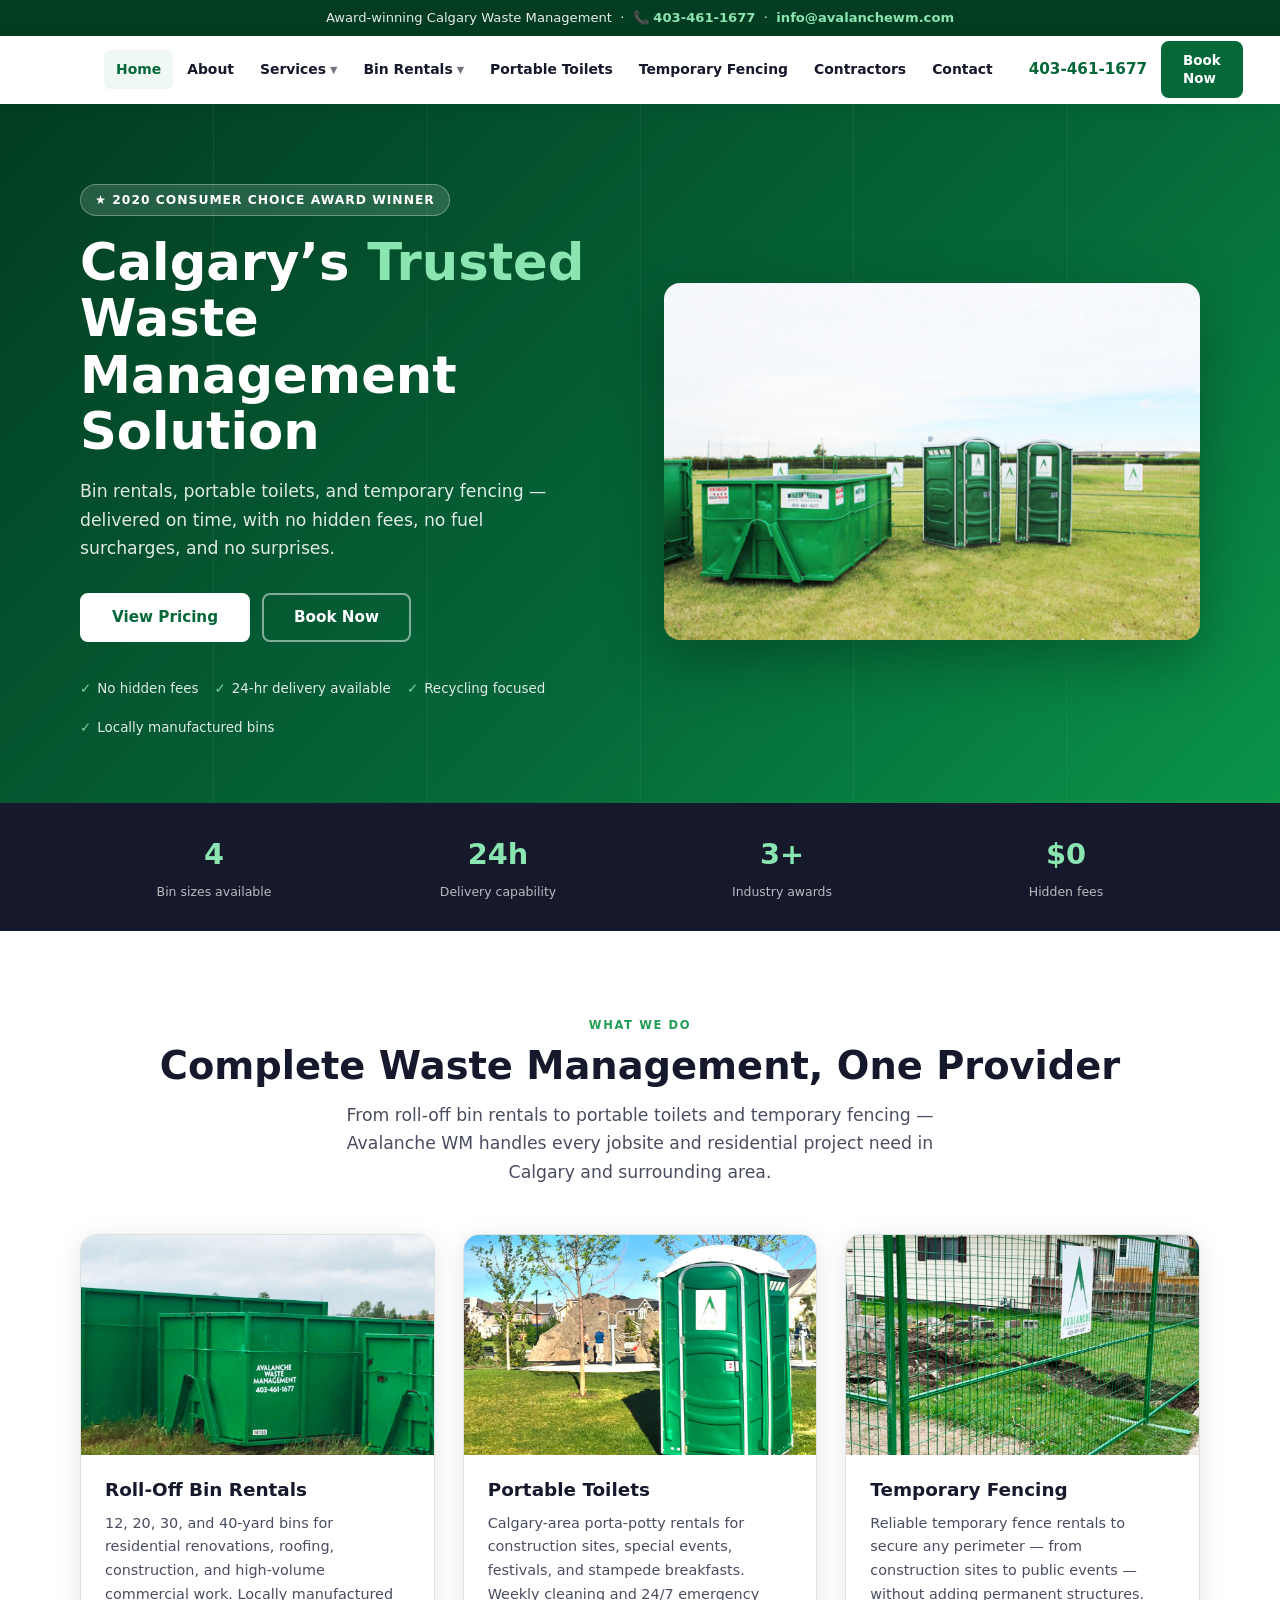
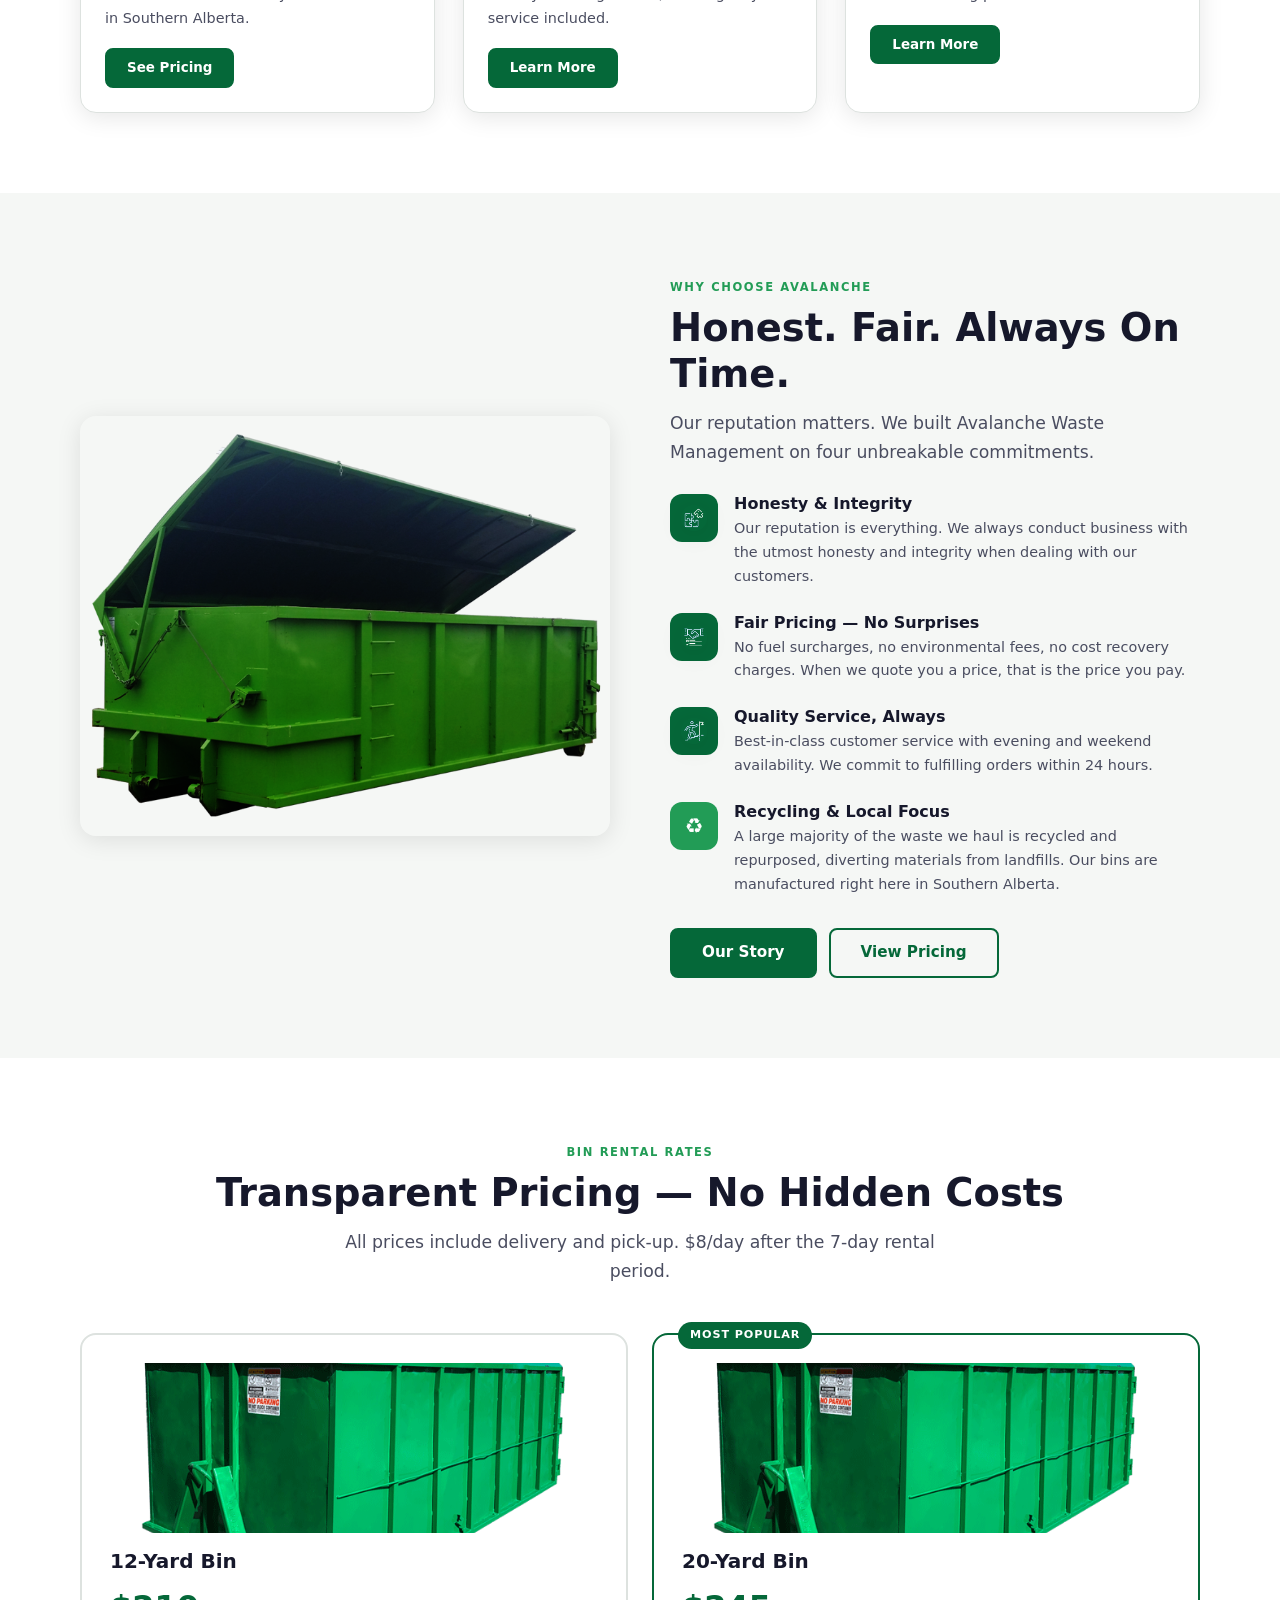
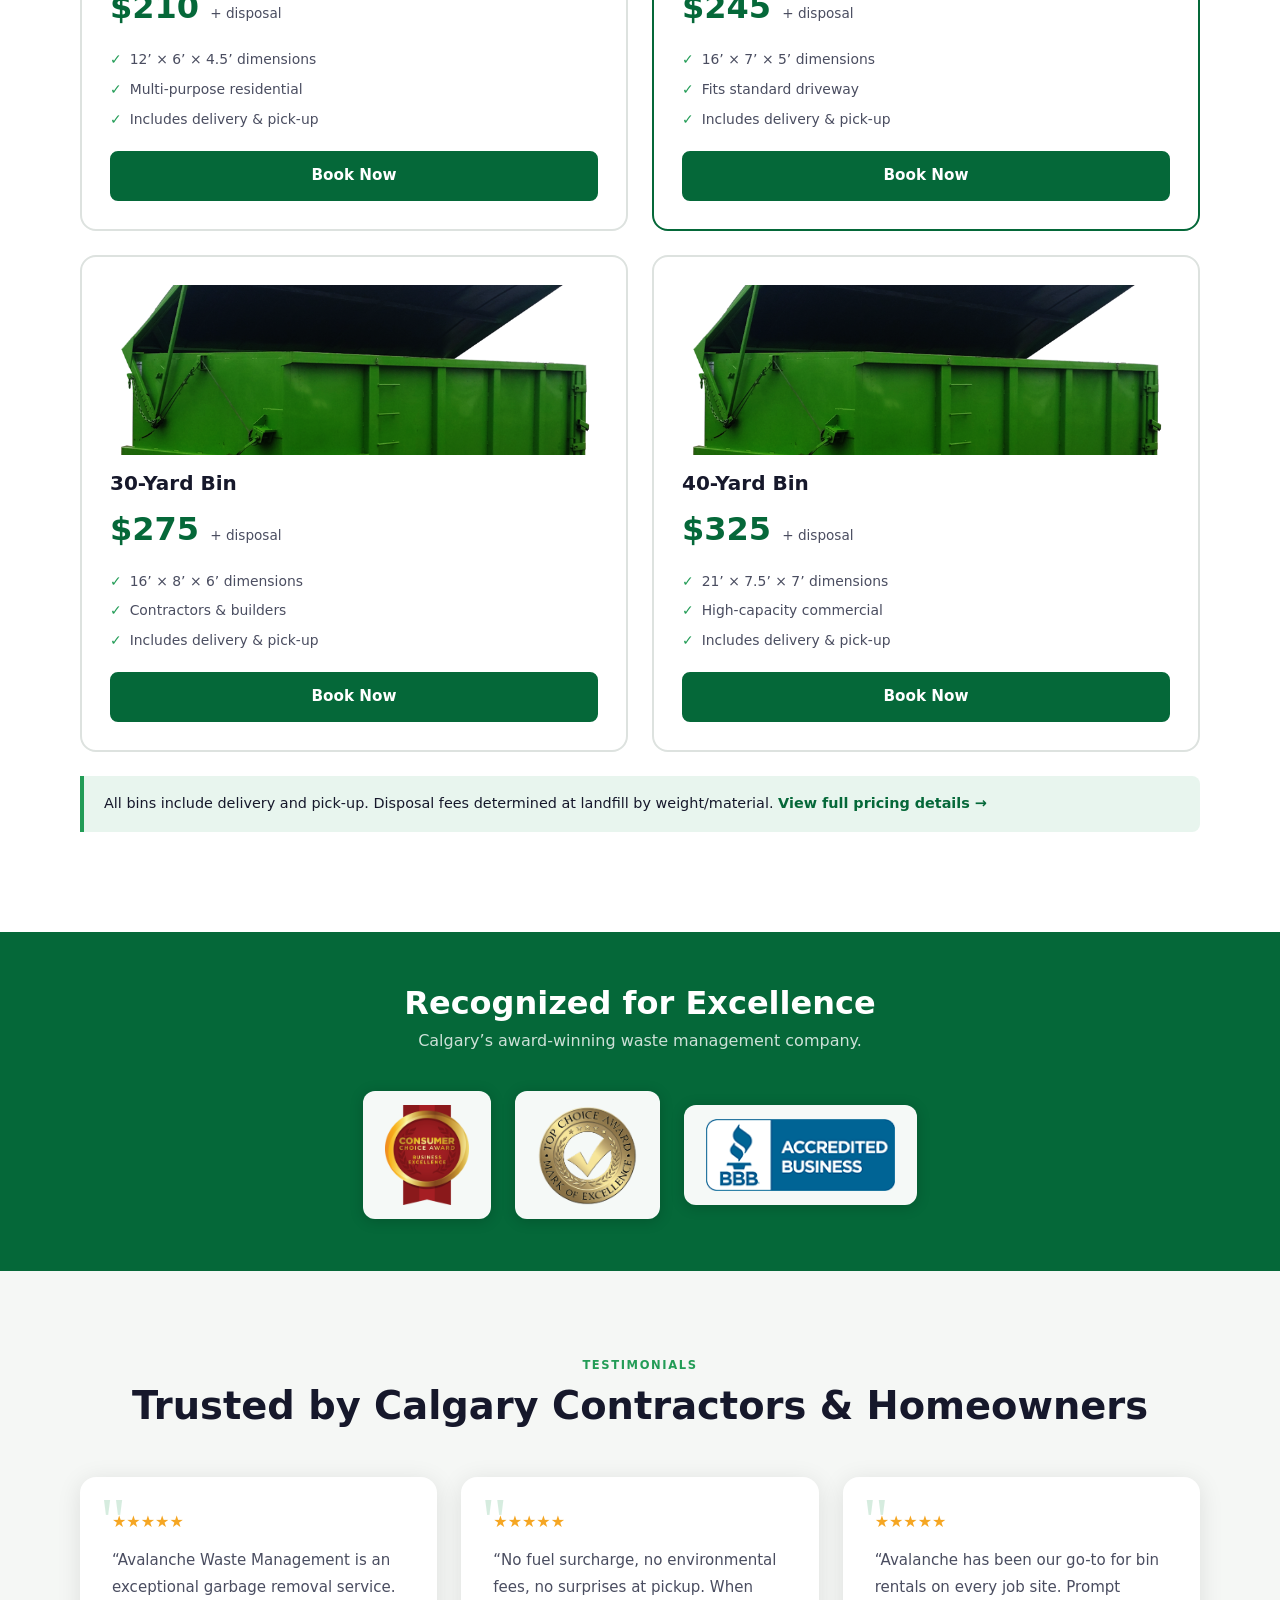
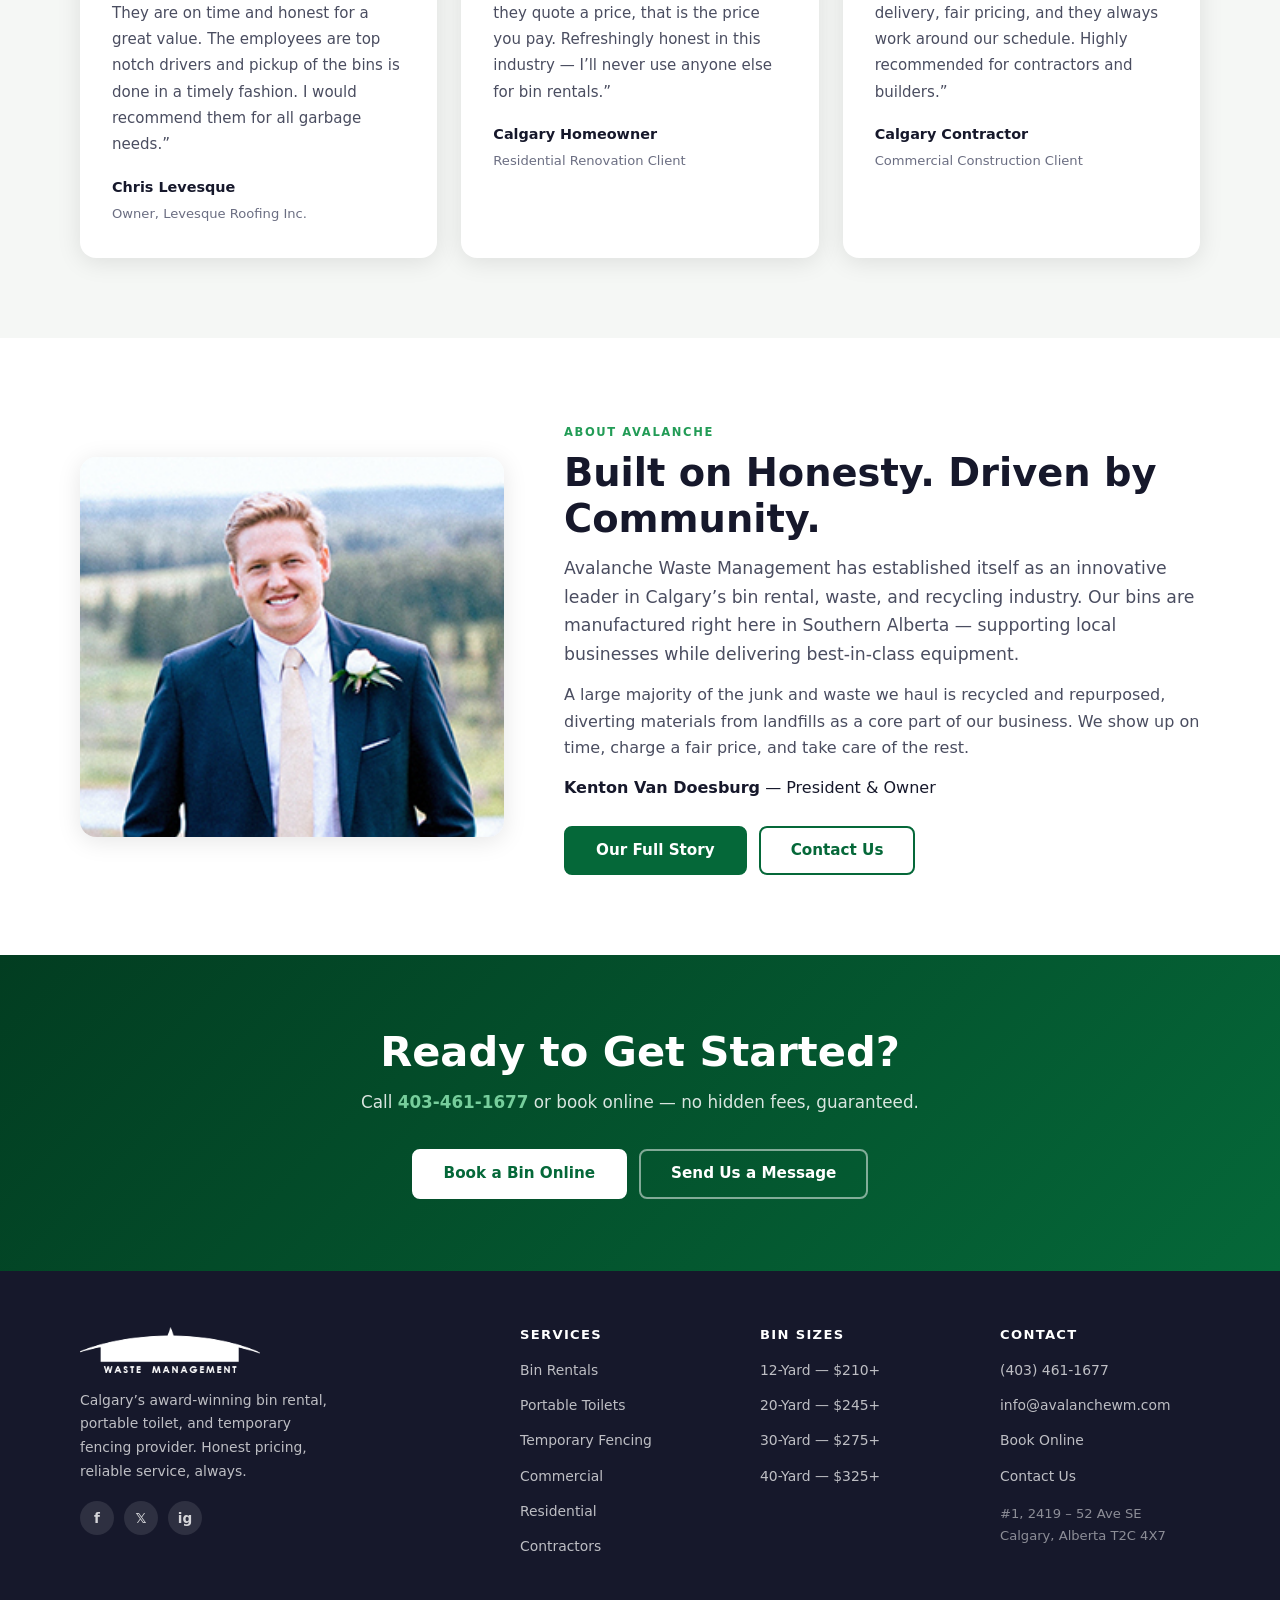
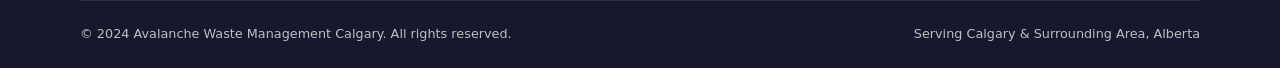
==== commit 668c27bf: "Fix mobile nav auto-close and award image rendering Mobile nav: add JS to all 10 pages that unchecks" ====
--- a/index.html
+++ b/index.html
@@ -415,5 +415,21 @@
     </div>
   </footer>
 
+  <!-- ── Mobile nav auto-close ──────────────────────────
+       Uncheck the CSS checkbox toggle whenever any nav
+       link or dropdown item is tapped on mobile.
+  ─────────────────────────────────────────────────────── -->
+  <script>
+    (function () {
+      var toggle = document.getElementById('nav-toggle');
+      if (!toggle) return;
+      document.querySelectorAll('.nav-link, .dropdown-item').forEach(function (el) {
+        el.addEventListener('click', function () {
+          toggle.checked = false;
+        });
+      });
+    })();
+  </script>
+
 </body>
 </html>
--- a/assets/style.css
+++ b/assets/style.css
@@ -333,14 +333,24 @@
 .awards-bar { background: var(--green); color: var(--white); padding: 52px 0; text-align: center; }
 .awards-bar h2 { font-size: clamp(1.4rem,3.5vw,2rem); font-weight: 800; margin-bottom: 6px; }
 .awards-bar p  { opacity: .8; margin-bottom: 36px; }
-.awards-logos  { display: flex; justify-content: center; align-items: center; gap: 40px; flex-wrap: wrap; }
+.awards-logos  { display: flex; justify-content: center; align-items: center; gap: 24px; flex-wrap: wrap; }
+/* White cards so coloured badge artwork is legible on the green background */
+.awards-logos > div {
+  background: rgba(255,255,255,.96);
+  border-radius: 12px;
+  padding: 14px 22px;
+  display: flex;
+  align-items: center;
+  justify-content: center;
+  box-shadow: 0 2px 14px rgba(0,0,0,.18);
+  transition: transform var(--trans), box-shadow var(--trans);
+}
+.awards-logos > div:hover { transform: scale(1.04); box-shadow: 0 6px 24px rgba(0,0,0,.25); }
 .awards-logos img {
-  height: 110px; width: auto; object-fit: contain;
-  filter: brightness(0) invert(1); opacity: .88;
-  transition: opacity var(--trans), transform var(--trans);
-}
-.awards-logos img:hover { opacity: 1; transform: scale(1.04); }
-.award-bbb img { filter: none; opacity: 1; height: 80px; }
+  height: 100px; width: auto; object-fit: contain;
+  /* Display award images in their natural colours — no destructive filter */
+}
+.award-bbb img { height: 72px; }
 
 /* ── Testimonial ────────────────────────────────────── */
 .testimonial-block {
